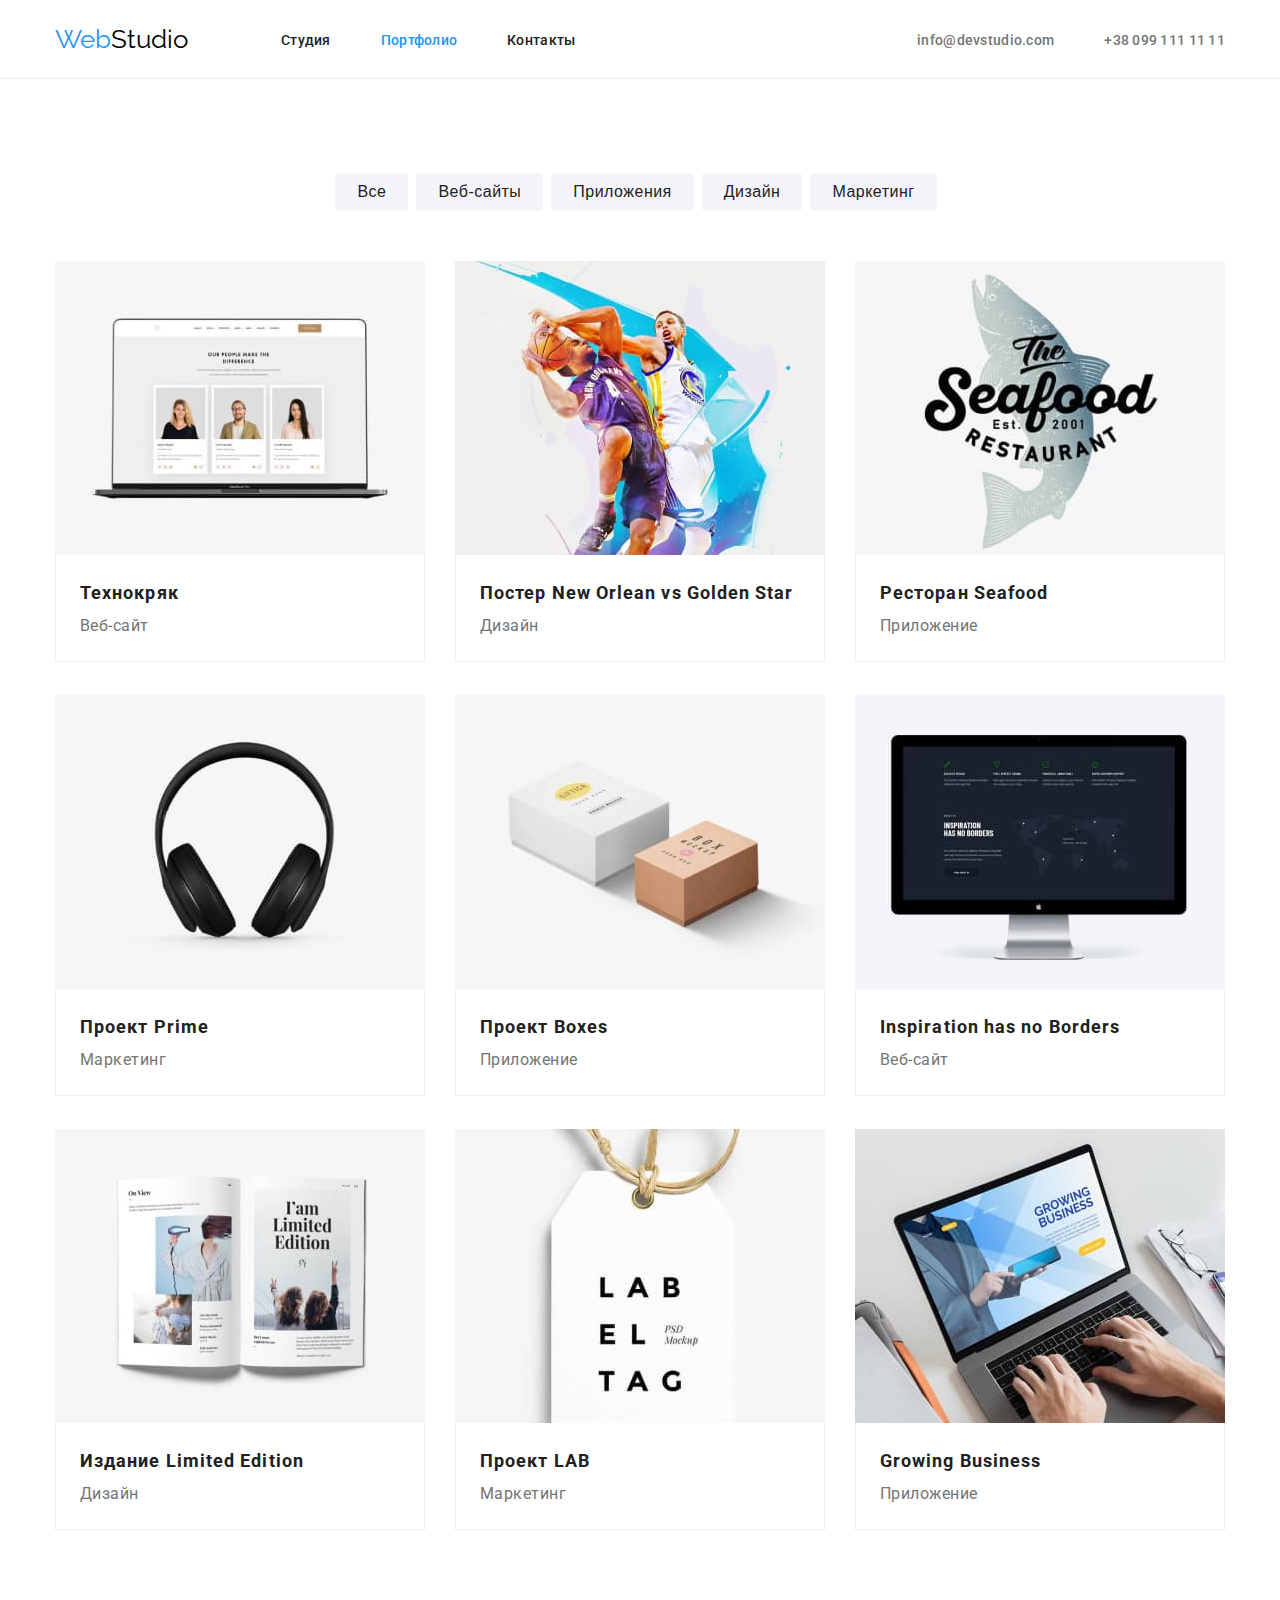
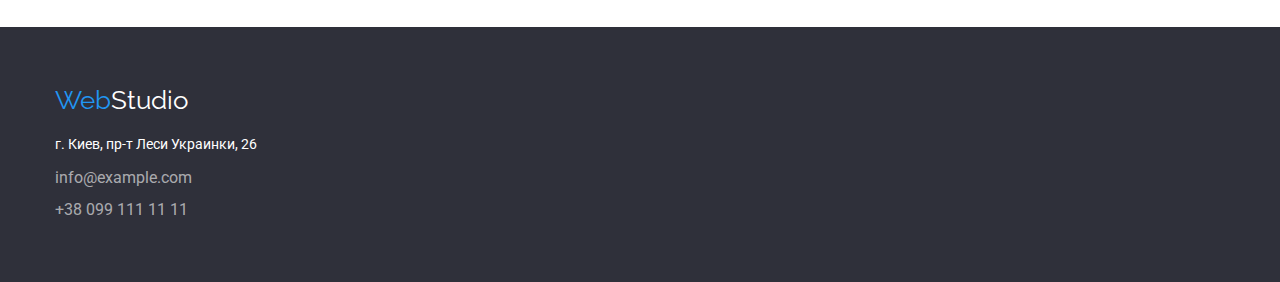
==== portfolio.html @ 1f1c03c5 "додає минулорічний код третьої домашки" ====
<!DOCTYPE html>
<html lang="ru">

<head>
    <meta charset="UTF-8">
    <meta http-equiv="X-UA-Compatible" content="IE=edge">
    <meta name="viewport" content="width=device-width, initial-scale=1.0">
    <link rel="stylesheet" href="node_modules/modern-normalize/modern-normalize.css">
    <link rel="stylesheet" href="./css/styles.css">
    <link rel="preconnect" href="https://fonts.gstatic.com">
    <link
        href="https://fonts.googleapis.com/css2?family=Raleway:wght@700&family=Roboto:wght@400;500;700;900&display=swap"
        rel="stylesheet">
    <title>Портфолио</title>
</head>

<body>
    <!--header container-->
    <header class="header">
        <div class="container nav">
            <nav class="nav-container">
                <a class="logo" href="index.html"><span class="logo-brand">Web</span>Studio</a>
                <ul class="nav-panel">
                    <li class="nav-item">
                        <a class="nav-link" href="./index.html">Студия</a>
                    </li>
                    <li class="nav-item">
                        <a class="nav-link" id="current" href="./portfolio.html">Портфолио</a>
                    </li>
                    <li class="nav-item">
                        <a class="nav-link" href="#footer">Контакты</a>
                    </li>
                </ul>
            </nav>
            <ul class="contacts-container">
                <li class="nav-contacts">
                    <a href="mailto:info@devstudio.com">info@devstudio.com</a>
                </li>
                <li class="nav-contacts">
                    <a href="tel:+380991111111">+38 099 111 11 11</a>
                </li>
            </ul>
        </div>
    </header>
    <main>
        <!-- Portfolio Section -->
        <div class="container">
            <section class="section portfolio">
                <h1 class="hidden">
                    .
                </h1>
                <ul class="btn-filter">
                    <li class="button-list">
                        <button class="button">
                            Все
                        </button>
                    </li>
                    <li class="button-list">
                        <button class="button">
                            Веб-сайты
                        </button>
                    </li>
                    <li class="button-list">
                        <button class="button">
                            Приложения
                        </button>
                    </li>
                    <li class="button-list">
                        <button class="button">
                            Дизайн
                        </button>
                    </li>
                    <li class="button-list">
                        <button class="button">
                            Маркетинг
                        </button>
                    </li>
                </ul>
                <ul class="products-list">
                    <li class="products">
                        <img src="./img/portfolio1.jpg" alt="Технокряк">
                        <div class="product-cont">
                            <h2 class="product-title">
                                Технокряк
                            </h2>
                            <p class="product-description">Веб-сайт</p>
                        </div>
                    </li>
                    <li class="products">
                        <img src="./img/portfolio2.jpg" alt="Постер">
                        <div class="product-cont">
                            <h2 class="product-title">
                                Постер New Orlean vs Golden Star
                            </h2>
                            <p class="product-description">Дизайн</p>
                        </div>
                    </li>
                    <li class="products">
                        <img src="./img/portfolio3.jpg" alt="Ресторан Seafood">
                        <div class="product-cont">
                            <h2 class="product-title">
                                Ресторан Seafood
                            </h2>
                            <p class="product-description">Приложение</p>
                        </div>
                    </li>
                    <li class="products">
                        <img src="./img/portfolio4.jpg" alt="Проект Prime">
                        <div class="product-cont">
                            <h2 class="product-title">
                                Проект Prime
                            </h2>
                            <p class="product-description">Маркетинг</p>
                        </div>
                    </li>
                    <li class="products">
                        <img src="./img/portfolio5.jpg" alt="Проект Boxes">
                        <div class="product-cont">
                            <h2 class="product-title">
                                Проект Boxes
                            </h2>
                            <p class="product-description">Приложение</p>
                        </div>
                    </li>
                    <li class="products">
                        <img src="./img/portfolio6.jpg" alt="Inspiration">
                        <div class="product-cont">
                            <h2 class="product-title">
                                Inspiration has no Borders
                            </h2>
                            <p class="product-description">Веб-сайт</p>
                        </div>
                    </li>
                    <li class="products">
                        <img src="./img/portfolio7.jpg" alt="Издание Limited Edition">
                        <div class="product-cont">
                            <h2 class="product-title">
                                Издание Limited Edition
                            </h2>
                            <p class="product-description">Дизайн</p>
                        </div>
                    </li>
                    <li class="products">
                        <img src="./img/portfolio8.jpg" alt="Проект LAB">
                        <div class="product-cont">
                            <h2 class="product-title">
                                Проект LAB
                            </h2>
                            <p class="product-description">Маркетинг</p>
                        </div>
                    </li>
                    <li class="products">
                        <img src="./img/portfolio9.jpg" alt="Growing Business">
                        <div class="product-cont">
                            <h2 class="product-title">
                                Growing Business
                            </h2>
                            <p class="product-description">Приложение</p>
                        </div>
                    </li>
                </ul>
            </section>
        </div>
    </main>
    <!-- footer container -->
    <footer id="footer">
        <div class="container footer-container">
            <a class="logo-footer" href="index.html"><span class="logo-brand">Web</span>Studio</a>
            <ul>
                <li class="footer-contacts-list">
                    <address class="address">г. Киев, пр-т Леси Украинки, 26</address>
                </li>
                <li class="footer-contacts-list">
                    <a class="nav-contacts" href="mailto:info@example.com">info@example.com</a>
                </li>
                <li class="footer-contacts-list">
                    <a class="nav-contacts" href="tel:+380991111111">+38 099 111 11 11</a>
                </li>
            </ul>
        </div>
    </footer>
</body>
</html>
---- css/styles.css ----
:root {
  --background-color: #ffffff;
  --brand-color: #2196f3;
  --text-color-primary: #212121;
  --text-color-secondary: #757575;
  --text-color-adrress-op60: rgba(255, 255, 255, 0.6);
  --set-gap30: 30px;
  --set-gap94: 94px;
  font-family: 'Roboto', sans-serif;
}

* {
  box-sizing: border-box;
}

*::before,
::after {
  box-sizing: inherit;
}

a {
  text-decoration: none;
}

ul {
  list-style: none;
  padding: 0;
  margin: 0;
}

h1,
h2,
h3,
body,
p {
  margin: 0;
}

.hidden {
  display: none;
}

.section-title {
  margin-top: 0;
  margin-bottom: 50px;
}

.container {
  max-width: 1200px;
  padding-left: 15px;
  padding-right: 15px;
  margin-top: 0;
  margin-left: auto;
  margin-right: auto;
}

.nav,
.nav-container,
.main-banner,
.nav-panel {
  display: flex;
  align-items: center;
}

.header {
  padding-top: 24px;
  padding-bottom: 24px;
  border-bottom: 1px solid #ececec;
}

.logo {
  color: #000000;
  margin-right: 93px;
  margin-top: 0;
  margin-bottom: 0;
  font-family: 'Raleway', sans-serif;
  font-size: 26px;
}

.logo-brand {
  color: var(--brand-color);
}

#current {
  color: var(--brand-color);
}

.nav-link {
  display: inline-block;
  color: var(--text-color-primary);
  font-weight: 500;
  font-size: 14px;
  line-height: 1;
  letter-spacing: 0.02em;

  /* padding-top: 32px;
  padding-bottom: 32px; */
}

.nav-item {
  margin-right: 50px;
}

.nav-item:last-child {
  margin-right: 0;
}

.nav-panel a:hover,
.nav-panel a:focus {
  color: var(--brand-color);
}

.contacts-container {
  display: flex;
  margin-left: auto;
}

.nav-contacts {
  margin-right: 50px;
}

.nav-contacts:last-child {
  margin-right: 0;
}

.nav-contacts a {
  color: var(--text-color-secondary);
  text-decoration: none;
  font-weight: 500;
  font-size: 14px;
  line-height: 16px;
  letter-spacing: 0.02em;
}

.nav-contacts a:hover,
.nav-contacts a:focus {
  color: var(--brand-color);
}

.main-banner {
  background-color: #2f303a;
  padding-top: 200px;
  padding-bottom: 200px;
}

.banner {
  display: flex;
  flex-wrap: wrap;
  flex-direction: column;
  align-items: center;
}

.banner-slogan {
  color: var(--background-color);
  font-weight: 900;
  text-transform: uppercase;
  font-size: 44px;
  line-height: 1.16;
  letter-spacing: 0.06em;
  text-align: center;
  margin-bottom: 30px;
}

.btn {
  background-color: var(--brand-color);
  color: var(--background-color);
  font-weight: 700;
  font-size: 16px;
  line-height: 1.6;
  box-shadow: 0px 4px 4px rgba(0, 0, 0, 0.15);
  border-radius: 4px;
  padding: 10px 32px;
  display: inline-block;
}

.btn:hover {
  background-color: #ffffff;
  color: var(--text-color-primary);
}

.section {
  padding-top: var(--set-gap94);
}

.preferences,
.whatwedo-container,
.team-list {
  display: flex;
  justify-content: space-between;
}

.preferences-list {
  width: calc(100% / 4 - var(--set-gap30));
  margin-right: var(--set-gap30);
}

.preferences-list:last-child {
  margin-right: 0;
}

.preferences h3 {
  margin-bottom: 10px;
  color: var(--text-color-primary);
  font-weight: 700;
  font-size: 14px;
  line-height: 1;
}

.preferences p {
  color: var(--text-color-secondary);
  font-weight: 400;
  font-size: 14px;
  line-height: 1.46;
}

.whatwedo,
.team,
.portfolio {
  padding-bottom: var(--set-gap94);
}

.whatwedo h2 {
  color: var(--text-color-primary);
  font-weight: 700;
  font-size: 36px;
  line-height: 1;
  text-align: center;
}

.whatwedopic {
  display: block;
  width: calc(100% / 3 - var(--set-gap30));
  margin-right: var(--set-gap30);
}

.whatwedopic:last-child {
  margin-right: 0;
}

.team {
  background-color: #f5f4fa;
}

.team-card {
  background-color: var(--background-color);
  width: 270px;
  height: 368px;
  box-shadow: 0px 1px 3px rgba(0, 0, 0, 0.12), 0px 1px 1px rgba(0, 0, 0, 0.14),
    0px 2px 1px rgba(0, 0, 0, 0.2);
  border-radius: 0px 0px 4px 4px;
}

.team h2 {
  color: var(--text-color-primary);
  font-weight: 700;
  font-size: 36px;
  line-height: 1;
  text-align: center;
}

.team h4 {
  color: var(--text-color-primary);
  font-weight: 500;
  font-size: 16px;
  line-height: 1;
  text-align: center;
}

.team p {
  color: var(--text-color-secondary);
  font-weight: 400;
  font-size: 16px;
  line-height: 1;
  text-align: center;
}

#footer {
  background-color: #2f303a;
}

#footer .nav-contacts {
  font-weight: 400;
  color: var(--text-color-adrress-op60);
  line-height: 1.46;
}

.footer-contacts-list {
  display: block;
  margin-bottom: 9px;
}

.footer-contacts-list:last-child {
  margin-bottom: 0;
}

#footer .nav-contacts:hover,
#footer .nav-contacts:focus {
  color: var(--brand-color);
}

.footer-container {
  padding-top: 60px;
  padding-bottom: 60px;
}

.logo-footer {
  color: var(--background-color);
  font-family: 'Raleway', sans-serif;
  font-size: 26px;
  line-height: 1;
  display: block;
  margin-bottom: 20px;
}

.logo-footer > .logo-brand {
  color: var(--brand-color);
}

.address {
  font-style: normal;
  font-size: 14px;
  line-height: 1.71;
  font-weight: 400;
  color: var(--background-color);
  margin-bottom: 9px;
}

.btn-filter {
  display: flex;
  justify-content: center;
  margin-bottom: 50px;
}

.button {
  background-color: #f5f4fa;
  color: var(--text-color-primary);
  width: fit-content;
  padding: 6px 22px;
  border-radius: 4px;
  margin-right: 8px;
  border: none;
  font-size: 16px;
  line-height: 1.62;
  letter-spacing: 0.03em;
}

.button-list:last-child {
  margin-right: 0;
}

.button:hover,
.button:focus {
  background-color: var(--brand-color);
  color: var(--background-color);
  box-shadow: 0px 3px 1px rgba(0, 0, 0, 0.1), 0px 1px 2px rgba(0, 0, 0, 0.08),
    0px 2px 2px rgba(0, 0, 0, 0.12);
}

.products-list {
  display: flex;
  flex-wrap: wrap;
  justify-content: center;
  margin: -15px;
}

.products {
  width: 370px;
  height: 404px;
  background-color: var(--background-color);
  margin: 15px;
}

.products img {
  display: block;
}

.product-cont {
  border-left: 1px solid #eeeeee;
  border-right: 1px solid #eeeeee;
  border-bottom: 1px solid #eeeeee;
  padding: 20px 24px;
}

.product-title {
  font-weight: 700;
  font-size: 18px;
  line-height: 2;
  color: var(--text-color-primary);
  text-align: left;
  letter-spacing: 0.06em;
}

.product-description {
  font-weight: 400;
  font-size: 16px;
  line-height: 1.87;
  color: var(--text-color-secondary);
  text-align: left;
  letter-spacing: 0.03em;
}
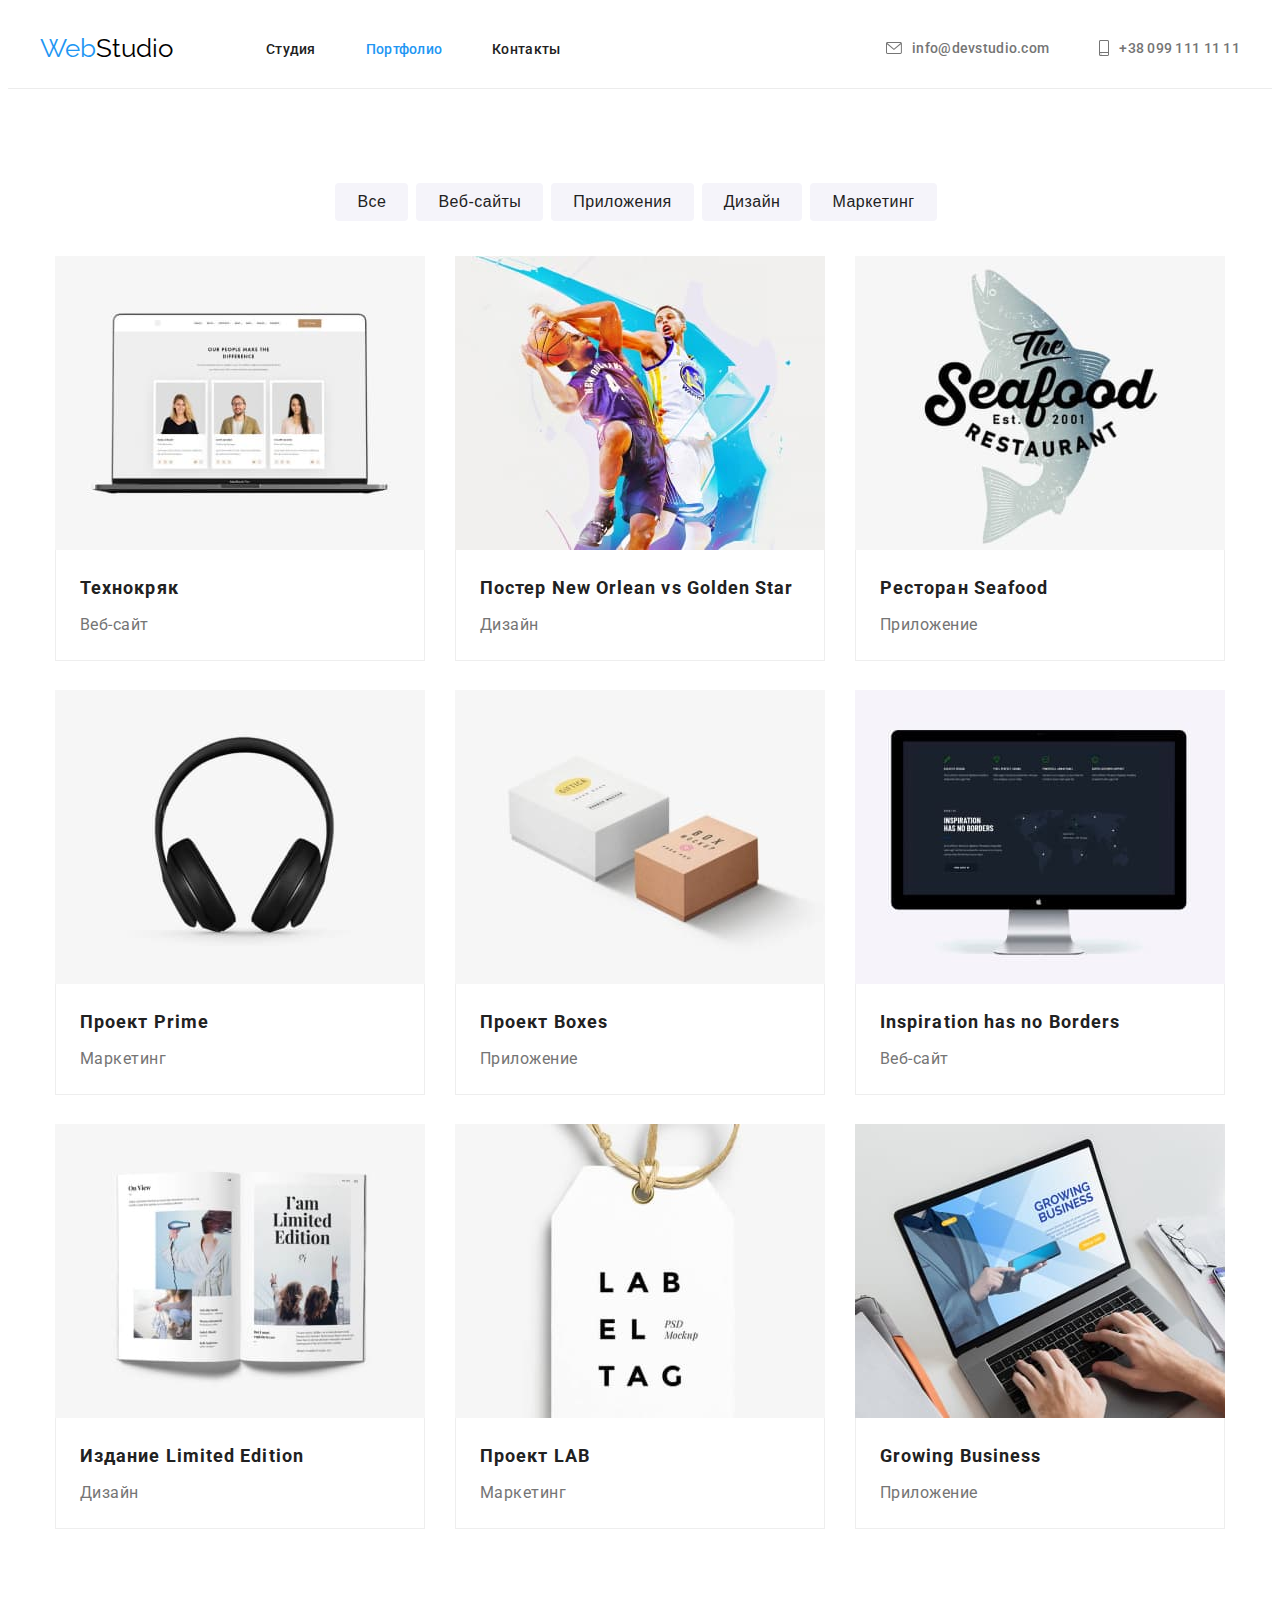
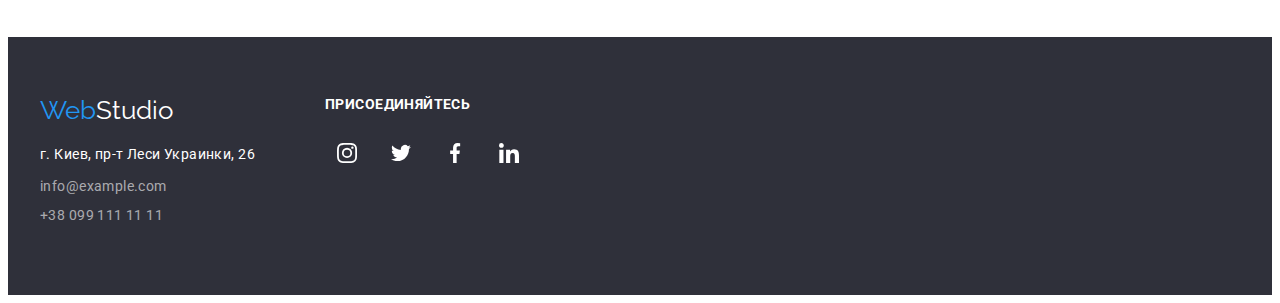
==== commit 9d5079d3: "копіює 4 дз минулого року" ====
--- a/portfolio.html
+++ b/portfolio.html
@@ -1,6 +1,5 @@
 <!DOCTYPE html>
 <html lang="ru">
-
 <head>
     <meta charset="UTF-8">
     <meta http-equiv="X-UA-Compatible" content="IE=edge">
@@ -8,77 +7,81 @@
     <link rel="stylesheet" href="node_modules/modern-normalize/modern-normalize.css">
     <link rel="stylesheet" href="./css/styles.css">
     <link rel="preconnect" href="https://fonts.gstatic.com">
-    <link
-        href="https://fonts.googleapis.com/css2?family=Raleway:wght@700&family=Roboto:wght@400;500;700;900&display=swap"
-        rel="stylesheet">
+    <link href="https://fonts.googleapis.com/css2?family=Raleway:wght@700&family=Roboto:wght@400;500;700;900&display=swap" rel="stylesheet">
     <title>Портфолио</title>
 </head>
-
-<body>
+<body class="wrapper">
     <!--header container-->
     <header class="header">
         <div class="container nav">
             <nav class="nav-container">
                 <a class="logo" href="index.html"><span class="logo-brand">Web</span>Studio</a>
-                <ul class="nav-panel">
-                    <li class="nav-item">
-                        <a class="nav-link" href="./index.html">Студия</a>
-                    </li>
-                    <li class="nav-item">
-                        <a class="nav-link" id="current" href="./portfolio.html">Портфолио</a>
-                    </li>
-                    <li class="nav-item">
-                        <a class="nav-link" href="#footer">Контакты</a>
-                    </li>
-                </ul>
+                    <ul class="nav-panel">
+                        <li class="nav-item">
+                            <a class="nav-link" href="./index.html">Студия</a>
+                        </li>
+                        <li class="nav-item">
+                            <a class="nav-link active" href="./portfolio.html">Портфолио</a>
+                        </li>
+                        <li class="nav-item">
+                            <a class="nav-link" href="#footer">Контакты</a>
+                        </li>
+                    </ul>
             </nav>
             <ul class="contacts-container">
                 <li class="nav-contacts">
-                    <a href="mailto:info@devstudio.com">info@devstudio.com</a>
+                    <a href="mailto:info@devstudio.com">
+                        <svg class="icon-contacts" width="16px" height="12px">
+                            <use href="./img/icons/icons.svg#icon-envelope"></use>
+                        </svg>
+                    info@devstudio.com</a>
                 </li>
                 <li class="nav-contacts">
-                    <a href="tel:+380991111111">+38 099 111 11 11</a>
+                    <a href="tel:+380991111111">
+                        <svg class="icon-contacts" width="10px" height="16px">
+                            <use href="./img/icons/icons.svg#icon-smartphone"></use>
+                        </svg>
+                    +38 099 111 11 11</a>
                 </li>
             </ul>
         </div>
     </header>
     <main>
-        <!-- Portfolio Section -->
-        <div class="container">
-            <section class="section portfolio">
+        <section class="section portfolio">
+            <div class="container">
                 <h1 class="hidden">
                     .
                 </h1>
                 <ul class="btn-filter">
-                    <li class="button-list">
-                        <button class="button">
+                    <li class="button">
+                        <button type="button" class="radio-btn">
                             Все
                         </button>
                     </li>
-                    <li class="button-list">
-                        <button class="button">
+                    <li class="button">
+                        <button type="button" class="radio-btn">
                             Веб-сайты
                         </button>
                     </li>
-                    <li class="button-list">
-                        <button class="button">
-                            Приложения
-                        </button>
-                    </li>
-                    <li class="button-list">
-                        <button class="button">
-                            Дизайн
-                        </button>
-                    </li>
-                    <li class="button-list">
-                        <button class="button">
-                            Маркетинг
+                    <li class="button">
+                        <button type="button" class="radio-btn">
+                        Приложения
+                        </button>
+                    </li>
+                    <li class="button">
+                        <button type="button" class="radio-btn">
+                        Дизайн
+                        </button>
+                    </li>
+                    <li class="button">
+                        <button type="button" class="radio-btn">
+                        Маркетинг
                         </button>
                     </li>
                 </ul>
                 <ul class="products-list">
                     <li class="products">
-                        <img src="./img/portfolio1.jpg" alt="Технокряк">
+                        <img src="./img/portfolio1.jpg" width="370" alt="Технокряк">
                         <div class="product-cont">
                             <h2 class="product-title">
                                 Технокряк
@@ -87,16 +90,16 @@
                         </div>
                     </li>
                     <li class="products">
-                        <img src="./img/portfolio2.jpg" alt="Постер">
-                        <div class="product-cont">
-                            <h2 class="product-title">
-                                Постер New Orlean vs Golden Star
+                        <img src="./img/portfolio2.jpg" width="370" alt="Постер">
+                        <div class="product-cont">
+                            <h2 class="product-title">
+                                    Постер New Orlean vs Golden Star
                             </h2>
                             <p class="product-description">Дизайн</p>
                         </div>
                     </li>
                     <li class="products">
-                        <img src="./img/portfolio3.jpg" alt="Ресторан Seafood">
+                        <img src="./img/portfolio3.jpg" width="370" alt="Ресторан Seafood">
                         <div class="product-cont">
                             <h2 class="product-title">
                                 Ресторан Seafood
@@ -105,7 +108,7 @@
                         </div>
                     </li>
                     <li class="products">
-                        <img src="./img/portfolio4.jpg" alt="Проект Prime">
+                        <img src="./img/portfolio4.jpg" width="370" alt="Проект Prime">
                         <div class="product-cont">
                             <h2 class="product-title">
                                 Проект Prime
@@ -114,7 +117,7 @@
                         </div>
                     </li>
                     <li class="products">
-                        <img src="./img/portfolio5.jpg" alt="Проект Boxes">
+                        <img src="./img/portfolio5.jpg" width="370" alt="Проект Boxes">
                         <div class="product-cont">
                             <h2 class="product-title">
                                 Проект Boxes
@@ -123,7 +126,7 @@
                         </div>
                     </li>
                     <li class="products">
-                        <img src="./img/portfolio6.jpg" alt="Inspiration">
+                        <img src="./img/portfolio6.jpg" width="370" alt="Inspiration">
                         <div class="product-cont">
                             <h2 class="product-title">
                                 Inspiration has no Borders
@@ -132,7 +135,7 @@
                         </div>
                     </li>
                     <li class="products">
-                        <img src="./img/portfolio7.jpg" alt="Издание Limited Edition">
+                        <img src="./img/portfolio7.jpg" width="370" alt="Издание Limited Edition">
                         <div class="product-cont">
                             <h2 class="product-title">
                                 Издание Limited Edition
@@ -141,7 +144,7 @@
                         </div>
                     </li>
                     <li class="products">
-                        <img src="./img/portfolio8.jpg" alt="Проект LAB">
+                        <img src="./img/portfolio8.jpg" width="370" alt="Проект LAB">
                         <div class="product-cont">
                             <h2 class="product-title">
                                 Проект LAB
@@ -150,7 +153,7 @@
                         </div>
                     </li>
                     <li class="products">
-                        <img src="./img/portfolio9.jpg" alt="Growing Business">
+                        <img src="./img/portfolio9.jpg" width="370" alt="Growing Business">
                         <div class="product-cont">
                             <h2 class="product-title">
                                 Growing Business
@@ -159,24 +162,59 @@
                         </div>
                     </li>
                 </ul>
-            </section>
-        </div>
+            </div>
+        </section>
     </main>
     <!-- footer container -->
     <footer id="footer">
         <div class="container footer-container">
-            <a class="logo-footer" href="index.html"><span class="logo-brand">Web</span>Studio</a>
-            <ul>
-                <li class="footer-contacts-list">
-                    <address class="address">г. Киев, пр-т Леси Украинки, 26</address>
-                </li>
-                <li class="footer-contacts-list">
-                    <a class="nav-contacts" href="mailto:info@example.com">info@example.com</a>
-                </li>
-                <li class="footer-contacts-list">
-                    <a class="nav-contacts" href="tel:+380991111111">+38 099 111 11 11</a>
-                </li>
-            </ul>
+            <div class="footer-left-column">
+                <a class="logo-footer" href="index.html"><span class="logo-brand">Web</span>Studio</a>
+                <ul>
+                    <li class="footer-contacts-list">
+                        <address class="address">г. Киев, пр-т Леси Украинки, 26</address>
+                    </li>
+                    <li class="footer-contacts-list">
+                        <a class="nav-contacts" href="mailto:info@example.com">info@example.com</a>
+                    </li>
+                    <li class="footer-contacts-list">
+                        <a class="nav-contacts" href="tel:+380991111111">+38 099 111 11 11</a>
+                    </li>
+                </ul>
+            </div>
+            <div class="footer-right-column">
+                <strong class="footer-join">присоединяйтесь</strong>
+                <ul class="footer-sb-list">
+                    <li class="sb-li">
+                        <a class="sb-link" href="#">
+                            <svg class="sb-icon" width="20px" height="20px">
+                                <use href="./img/icons/icons.svg#icon-instagram"></use>
+                            </svg>
+                        </a>
+                    </li>
+                    <li class="sb-li">
+                        <a class="sb-link" href="#">
+                            <svg class="sb-icon" width="20px" height="20px">
+                                <use href="./img/icons/icons.svg#icon-twitter"></use>
+                            </svg>
+                        </a>
+                    </li>
+                    <li class="sb-li">
+                        <a class="sb-link" href="#">
+                            <svg class="sb-icon" width="20px" height="20px">
+                                <use href="./img/icons/icons.svg#icon-facebook"></use>
+                            </svg>
+                        </a>
+                    </li>      
+                    <li class="sb-li">
+                        <a class="sb-link" href="#">
+                            <svg class="sb-icon" width="20px" height="20px">
+                                <use href="./img/icons/icons.svg#icon-linkedin"></use>
+                            </svg>
+                        </a>
+                    </li>                    
+                </ul>
+            </div>
         </div>
     </footer>
 </body>
--- a/css/styles.css
+++ b/css/styles.css
@@ -31,7 +31,7 @@
 h1,
 h2,
 h3,
-body,
+h4,
 p {
   margin: 0;
 }
@@ -45,8 +45,17 @@
   margin-bottom: 50px;
 }
 
+button {
+  cursor: pointer;
+  border: none;
+}
+
+.wrapper {
+  max-width: 1600px;
+}
+
 .container {
-  max-width: 1200px;
+  max-width: 1230px;
   padding-left: 15px;
   padding-right: 15px;
   margin-top: 0;
@@ -63,9 +72,12 @@
 }
 
 .header {
-  padding-top: 24px;
-  padding-bottom: 24px;
   border-bottom: 1px solid #ececec;
+}
+
+.nav {
+  justify-content: space-between;
+  min-height: 80px;
 }
 
 .logo {
@@ -81,7 +93,7 @@
   color: var(--brand-color);
 }
 
-#current {
+.nav-link.active {
   color: var(--brand-color);
 }
 
@@ -110,17 +122,25 @@
   color: var(--brand-color);
 }
 
-.contacts-container {
-  display: flex;
-  margin-left: auto;
+.contacts-container,
+.nav-contacts {
+  display: flex;
 }
 
 .nav-contacts {
   margin-right: 50px;
+  align-items: center;
+  margin-bottom: 0;
 }
 
 .nav-contacts:last-child {
   margin-right: 0;
+}
+
+.icon-contacts {
+  fill: currentColor;
+  margin-right: 10px;
+  display: flex;
 }
 
 .nav-contacts a {
@@ -128,8 +148,10 @@
   text-decoration: none;
   font-weight: 500;
   font-size: 14px;
-  line-height: 16px;
+  line-height: 1;
   letter-spacing: 0.02em;
+  display: inline-flex;
+  align-items: center;
 }
 
 .nav-contacts a:hover,
@@ -139,8 +161,7 @@
 
 .main-banner {
   background-color: #2f303a;
-  padding-top: 200px;
-  padding-bottom: 200px;
+  min-height: 600px;
 }
 
 .banner {
@@ -148,6 +169,21 @@
   flex-wrap: wrap;
   flex-direction: column;
   align-items: center;
+}
+
+.overlay {
+  max-width: 1600px;
+  margin-left: auto;
+  margin-right: auto;
+  background-color: #2c2c2c;
+  background-image: linear-gradient(
+    to bottom,
+    rgba(47, 48, 58, 0.4),
+    rgba(47, 48, 58, 0.4)
+  ), url(../img/bg-image.jpg);
+  background-position: center;
+  background-repeat: no-repeat;
+  background-size: cover;
 }
 
 .banner-slogan {
@@ -167,6 +203,7 @@
   font-weight: 700;
   font-size: 16px;
   line-height: 1.6;
+  letter-spacing: 0.06em;
   box-shadow: 0px 4px 4px rgba(0, 0, 0, 0.15);
   border-radius: 4px;
   padding: 10px 32px;
@@ -183,8 +220,9 @@
 }
 
 .preferences,
-.whatwedo-container,
-.team-list {
+.whatwedo-list,
+.team-list,
+.client-set {
   display: flex;
   justify-content: space-between;
 }
@@ -198,12 +236,24 @@
   margin-right: 0;
 }
 
+.preferences-icon-container {
+  background-color: #f5f4fa;
+  height: 120px;
+  margin-bottom: var(--set-gap30);
+  display: flex;
+  justify-content: center;
+  align-items: center;
+  color: var(--text-color-primary);
+}
+
 .preferences h3 {
   margin-bottom: 10px;
   color: var(--text-color-primary);
   font-weight: 700;
   font-size: 14px;
   line-height: 1;
+  letter-spacing: 0.03em;
+  text-transform: uppercase;
 }
 
 .preferences p {
@@ -211,19 +261,24 @@
   font-weight: 400;
   font-size: 14px;
   line-height: 1.46;
+  letter-spacing: 0.03em;
 }
 
 .whatwedo,
 .team,
+.clients,
 .portfolio {
   padding-bottom: var(--set-gap94);
 }
 
-.whatwedo h2 {
+.whatwedo h2,
+.team h2,
+.clients h2 {
   color: var(--text-color-primary);
   font-weight: 700;
   font-size: 36px;
   line-height: 1;
+  letter-spacing: 0.03em;
   text-align: center;
 }
 
@@ -244,34 +299,106 @@
 .team-card {
   background-color: var(--background-color);
   width: 270px;
-  height: 368px;
   box-shadow: 0px 1px 3px rgba(0, 0, 0, 0.12), 0px 1px 1px rgba(0, 0, 0, 0.14),
     0px 2px 1px rgba(0, 0, 0, 0.2);
   border-radius: 0px 0px 4px 4px;
 }
 
-.team h2 {
-  color: var(--text-color-primary);
-  font-weight: 700;
-  font-size: 36px;
-  line-height: 1;
-  text-align: center;
-}
-
-.team h4 {
-  color: var(--text-color-primary);
-  font-weight: 500;
+.team-descr {
+  padding-top: 30px;
+  padding-bottom: 30px;
+  padding-left: 32px;
+  padding-right: 32px;
+}
+
+.team-sl-list {
+  display: flex;
+  justify-content: center;
+  align-items: center;
+}
+
+.team-link {
+  display: flex;
+  align-items: center;
+  justify-content: center;
+  height: 44px;
+  width: 44px;
+  border-radius: 50%;
+  margin-right: 10px;
+}
+
+.team-link:last-child {
+  margin-right: 0;
+}
+
+.team-link:hover,
+.team-link:focus {
+  background-color: var(--brand-color);
+}
+
+.team-icons {
+  margin-right: 10px;
+}
+
+.team-link-icon {
+  fill: #afb1b8;
+}
+
+.team-icons:hover .team-link-icon {
+  fill: var(--background-color);
+}
+
+.team h4,
+.team p {
   font-size: 16px;
   line-height: 1;
+  letter-spacing: 0.03em;
   text-align: center;
+} 
+
+.team h4 {
+  color: var(--text-color-primary);
+  margin-top: 0;
+  margin-bottom: 10px;
+  font-weight: 500;
 }
 
 .team p {
   color: var(--text-color-secondary);
   font-weight: 400;
-  font-size: 16px;
-  line-height: 1;
-  text-align: center;
+  margin-bottom: 16px;
+}
+
+.client-list {
+  display: block;
+  margin-right: var(--set-gap30);
+}
+
+.client-list:last-child {
+  margin-right: 0;
+}
+
+.client-container {
+  max-height: 90px;
+  width: 170px;
+  border: 1px solid #afb1b8;
+  border-radius: 4px;
+  display: flex;
+  justify-content: center;
+  align-items: center;
+  color: #afb1b8;
+}
+
+.client-container:hover,
+.client-container:focus {
+  color: var(--brand-color);
+  border: 1px solid var(--brand-color);
+}
+
+.client-icon {
+  fill: currentColor;
+  display: block;
+  max-width: 30%;
 }
 
 #footer {
@@ -281,16 +408,9 @@
 #footer .nav-contacts {
   font-weight: 400;
   color: var(--text-color-adrress-op60);
+  font-size: 14px;
   line-height: 1.46;
-}
-
-.footer-contacts-list {
-  display: block;
-  margin-bottom: 9px;
-}
-
-.footer-contacts-list:last-child {
-  margin-bottom: 0;
+  letter-spacing: 0.03em;
 }
 
 #footer .nav-contacts:hover,
@@ -301,14 +421,15 @@
 .footer-container {
   padding-top: 60px;
   padding-bottom: 60px;
+  display: flex;
 }
 
 .logo-footer {
+  display: inline-flex;
   color: var(--background-color);
   font-family: 'Raleway', sans-serif;
   font-size: 26px;
   line-height: 1;
-  display: block;
   margin-bottom: 20px;
 }
 
@@ -316,13 +437,74 @@
   color: var(--brand-color);
 }
 
+.footer-contacts-list {
+  display: block;
+  margin-bottom: 9px;
+}
+
 .address {
   font-style: normal;
+  font-weight: 400;
   font-size: 14px;
   line-height: 1.71;
-  font-weight: 400;
+  letter-spacing: 0.03em;  
   color: var(--background-color);
-  margin-bottom: 9px;
+}
+
+.footer-left-column {
+  margin-right: 70px;
+}
+
+.footer-right-column {
+  display: inline-block;
+  flex-wrap: wrap;
+}
+
+.footer-join {
+  display: block;
+  font-style: normal;
+  font-weight: bold;
+  font-size: 14px;
+  line-height: 100%;
+  letter-spacing: 0.03em;
+  text-transform: uppercase;
+  color: #ffffff;
+  margin-bottom: 20px;
+  height: auto;
+}
+
+.footer-sb-list {
+  display: flex;
+  justify-content: left;
+  align-items: center;
+}
+
+.sb-link {
+  display: flex;
+  align-items: center;
+  justify-content: center;
+  height: 44px;
+  width: 44px;
+  border-radius: 50%;
+  margin-right: 10px;
+  color: #ffffff;
+}
+
+.sb-link:last-child {
+  margin-right: 0;
+}
+
+.sb-link:hover,
+.sb-link:focus {
+  background-color: var(--brand-color);
+}
+
+.sb-li {
+  margin-right: 10px;
+}
+
+.sb-icon {
+  fill: currentColor;
 }
 
 .btn-filter {
@@ -332,42 +514,57 @@
 }
 
 .button {
+  margin-right: 8px;
+}
+
+.radio-btn {
   background-color: #f5f4fa;
   color: var(--text-color-primary);
   width: fit-content;
   padding: 6px 22px;
   border-radius: 4px;
-  margin-right: 8px;
-  border: none;
+  font-weight: 500;
   font-size: 16px;
-  line-height: 1.62;
-  letter-spacing: 0.03em;
-}
-
-.button-list:last-child {
-  margin-right: 0;
-}
-
-.button:hover,
-.button:focus {
+  line-height: 162%;
+  text-align: center;
+  letter-spacing: 0.03em;
+}
+
+.radio-btn:last-child {
+  margin-right: 0;
+}
+
+.radio-btn:hover,
+.radio-btn:focus {
   background-color: var(--brand-color);
   color: var(--background-color);
   box-shadow: 0px 3px 1px rgba(0, 0, 0, 0.1), 0px 1px 2px rgba(0, 0, 0, 0.08),
     0px 2px 2px rgba(0, 0, 0, 0.12);
+  cursor: pointer;
 }
 
 .products-list {
   display: flex;
   flex-wrap: wrap;
   justify-content: center;
-  margin: -15px;
+  margin-top: -15px;
+  margin-left: -15px;
+  margin-right: -15px;
+  margin-bottom: 15px;
 }
 
 .products {
+  display: block;
   width: 370px;
   height: 404px;
   background-color: var(--background-color);
   margin: 15px;
+}
+
+.products:hover,
+.products:focus {
+  box-shadow: 0px 1px 1px rgba(0, 0, 0, 0.12), 0px 4px 4px rgba(0, 0, 0, 0.06),
+    1px 4px 6px rgba(0, 0, 0, 0.16);
 }
 
 .products img {
@@ -381,6 +578,14 @@
   padding: 20px 24px;
 }
 
+.products:nth-child(-n + 3) {
+  margin-top: 0;
+}
+
+.products:nth-last-child(-n + 3) {
+  margin-bottom: 0;
+}
+
 .product-title {
   font-weight: 700;
   font-size: 18px;
@@ -388,6 +593,7 @@
   color: var(--text-color-primary);
   text-align: left;
   letter-spacing: 0.06em;
+  margin-bottom: 4px;
 }
 
 .product-description {
@@ -397,4 +603,4 @@
   color: var(--text-color-secondary);
   text-align: left;
   letter-spacing: 0.03em;
-}
+}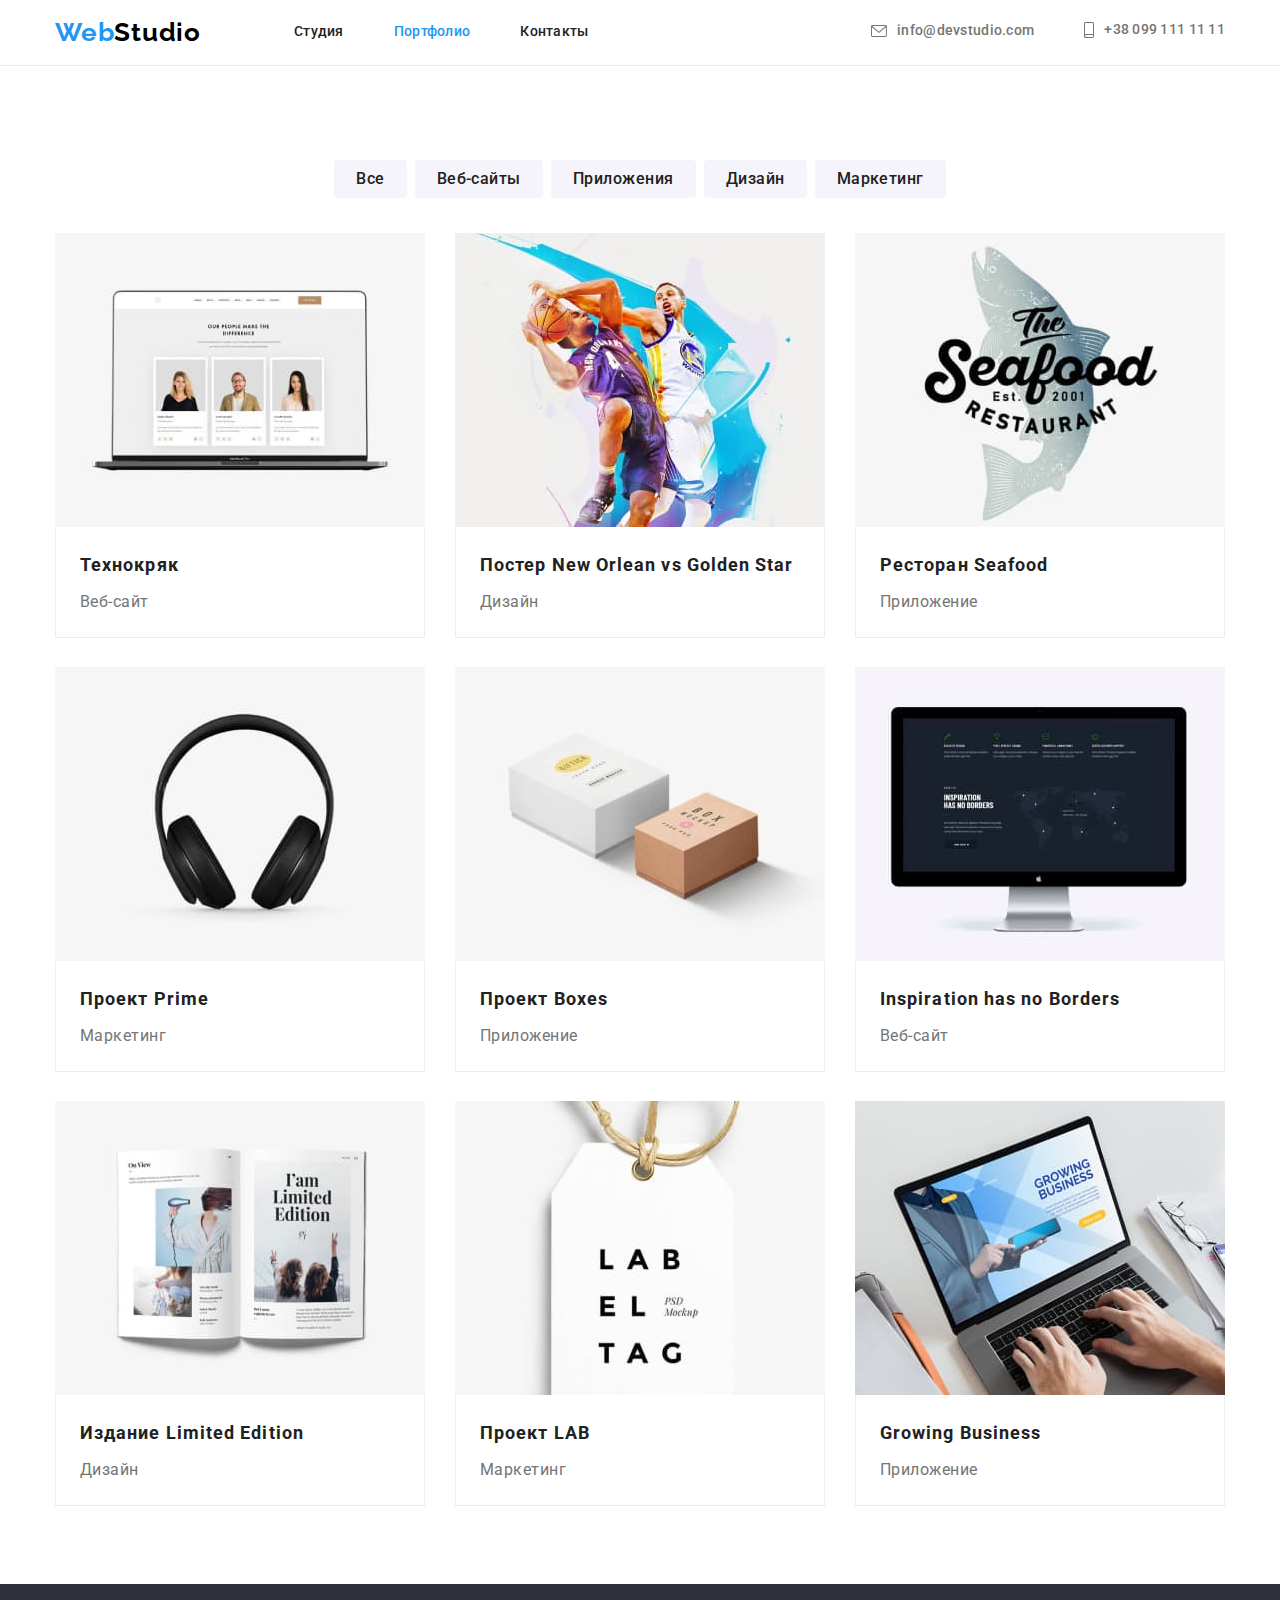
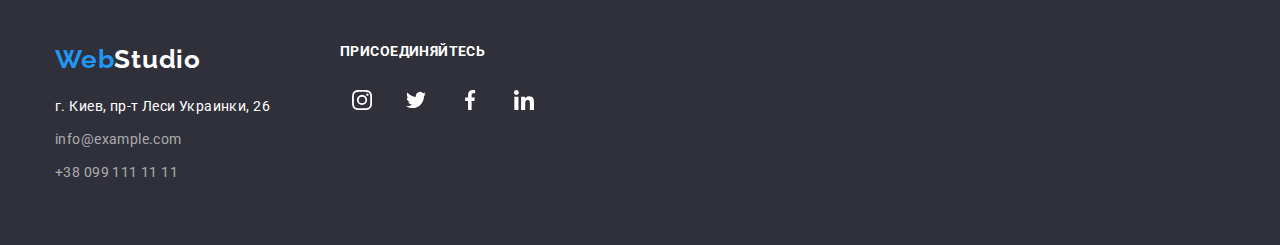
==== commit 80b39a0a: "копіює 4 дз" ====
--- a/portfolio.html
+++ b/portfolio.html
@@ -4,84 +4,79 @@
     <meta charset="UTF-8">
     <meta http-equiv="X-UA-Compatible" content="IE=edge">
     <meta name="viewport" content="width=device-width, initial-scale=1.0">
-    <link rel="stylesheet" href="node_modules/modern-normalize/modern-normalize.css">
+    <title>Портфолио</title>
+    <link rel="preconnect" href="https://fonts.gstatic.com">
+    <link href="https://fonts.googleapis.com/css2?family=Raleway:wght@700&family=Roboto:wght@400;500;700;900&display=swap"
+        rel="stylesheet">
+    <link rel="stylesheet" href="https://cdnjs.cloudflare.com/ajax/libs/modern-normalize/1.0.0/modern-normalize.min.css" />
     <link rel="stylesheet" href="./css/styles.css">
-    <link rel="preconnect" href="https://fonts.gstatic.com">
-    <link href="https://fonts.googleapis.com/css2?family=Raleway:wght@700&family=Roboto:wght@400;500;700;900&display=swap" rel="stylesheet">
-    <title>Портфолио</title>
 </head>
-<body class="wrapper">
-    <!--header container-->
+<body>
+     <!--header container-->
     <header class="header">
         <div class="container nav">
+            <a class="logo" href="/"><span class="logo-brand">Web</span>Studio</a>
             <nav class="nav-container">
-                <a class="logo" href="index.html"><span class="logo-brand">Web</span>Studio</a>
-                    <ul class="nav-panel">
-                        <li class="nav-item">
-                            <a class="nav-link" href="./index.html">Студия</a>
-                        </li>
-                        <li class="nav-item">
-                            <a class="nav-link active" href="./portfolio.html">Портфолио</a>
-                        </li>
-                        <li class="nav-item">
-                            <a class="nav-link" href="#footer">Контакты</a>
-                        </li>
-                    </ul>
+                <ul class="nav-panel">
+                    <li class="nav-item"><a class="nav-link " href="/">Студия</a></li>
+                    <li class="nav-item"><a class="nav-link active" href="./portfolio.html">Портфолио</a></li>
+                    <li class="nav-item"><a class="nav-link" href="#footer">Контакты</a></li>
+                </ul>
             </nav>
             <ul class="contacts-container">
-                <li class="nav-contacts">
-                    <a href="mailto:info@devstudio.com">
+                <li class="nav-contacts"><a href="mailto:info@devstudio.com">
                         <svg class="icon-contacts" width="16px" height="12px">
-                            <use href="./img/icons/icons.svg#icon-envelope"></use>
+                            <use href="./images/icons/icons.svg#icon-envelope"></use>
                         </svg>
-                    info@devstudio.com</a>
+                        info@devstudio.com</a>
                 </li>
-                <li class="nav-contacts">
-                    <a href="tel:+380991111111">
+                <li class="nav-contacts"><a href="tel:+380991111111">
                         <svg class="icon-contacts" width="10px" height="16px">
-                            <use href="./img/icons/icons.svg#icon-smartphone"></use>
+                            <use href="./images/icons/icons.svg#icon-smartphone"></use>
                         </svg>
-                    +38 099 111 11 11</a>
+                        +38 099 111 11 11</a>
                 </li>
             </ul>
         </div>
     </header>
     <main>
+        <!-- Portfolio Section -->
         <section class="section portfolio">
             <div class="container">
                 <h1 class="hidden">
                     .
                 </h1>
                 <ul class="btn-filter">
-                    <li class="button">
-                        <button type="button" class="radio-btn">
+                    <li class="button-list">
+                        <button type="button" class="button btn-portfolio">
                             Все
                         </button>
                     </li>
-                    <li class="button">
-                        <button type="button" class="radio-btn">
-                            Веб-сайты
-                        </button>
-                    </li>
-                    <li class="button">
-                        <button type="button" class="radio-btn">
-                        Приложения
-                        </button>
-                    </li>
-                    <li class="button">
-                        <button type="button" class="radio-btn">
-                        Дизайн
-                        </button>
-                    </li>
-                    <li class="button">
-                        <button type="button" class="radio-btn">
-                        Маркетинг
-                        </button>
-                    </li>
-                </ul>
+                    <li class="button-list">
+                        <button type="button" class="button btn-portfolio">
+                                Веб-сайты
+                            </button>
+                    </li>
+                    <li class="button-list">
+                        <button type="button" class="button btn-portfolio">
+                                Приложения
+                            </button>
+                    </li>
+                    <li class="button-list">
+                        <button type="button" class="button btn-portfolio">
+                                Дизайн
+                            </button>
+                    </li>
+                    <li class="button-list">
+                        <button type="button" class="button btn-portfolio">
+                                Маркетинг
+                            </button>
+                    </li>
+                </ul>
+
                 <ul class="products-list">
                     <li class="products">
-                        <img src="./img/portfolio1.jpg" width="370" alt="Технокряк">
+                        <img src="./images/portfolio1.jpg" width="370" alt="Технокряк" >
                         <div class="product-cont">
                             <h2 class="product-title">
                                 Технокряк
@@ -90,16 +85,16 @@
                         </div>
                     </li>
                     <li class="products">
-                        <img src="./img/portfolio2.jpg" width="370" alt="Постер">
-                        <div class="product-cont">
-                            <h2 class="product-title">
-                                    Постер New Orlean vs Golden Star
+                        <img src="./images/portfolio2.jpg" width="370" alt="Постер New Orlean vs Golden Star">
+                        <div class="product-cont">
+                            <h2 class="product-title">
+                            Постер New Orlean vs Golden Star
                             </h2>
                             <p class="product-description">Дизайн</p>
                         </div>
                     </li>
                     <li class="products">
-                        <img src="./img/portfolio3.jpg" width="370" alt="Ресторан Seafood">
+                        <img src="./images/portfolio3.jpg" width="370" alt="Ресторан Seafood">
                         <div class="product-cont">
                             <h2 class="product-title">
                                 Ресторан Seafood
@@ -108,7 +103,7 @@
                         </div>
                     </li>
                     <li class="products">
-                        <img src="./img/portfolio4.jpg" width="370" alt="Проект Prime">
+                        <img src="./images/portfolio4.jpg" width="370" alt="Проект Prime">
                         <div class="product-cont">
                             <h2 class="product-title">
                                 Проект Prime
@@ -117,7 +112,7 @@
                         </div>
                     </li>
                     <li class="products">
-                        <img src="./img/portfolio5.jpg" width="370" alt="Проект Boxes">
+                        <img src="./images/portfolio5.jpg" width="370" alt="Проект Boxes">
                         <div class="product-cont">
                             <h2 class="product-title">
                                 Проект Boxes
@@ -126,7 +121,7 @@
                         </div>
                     </li>
                     <li class="products">
-                        <img src="./img/portfolio6.jpg" width="370" alt="Inspiration">
+                        <img src="./images/portfolio6.jpg" width="370" alt="Inspiration has no Borders">
                         <div class="product-cont">
                             <h2 class="product-title">
                                 Inspiration has no Borders
@@ -135,16 +130,16 @@
                         </div>
                     </li>
                     <li class="products">
-                        <img src="./img/portfolio7.jpg" width="370" alt="Издание Limited Edition">
-                        <div class="product-cont">
-                            <h2 class="product-title">
-                                Издание Limited Edition
+                        <img src="./images/portfolio7.jpg" width="370" alt="Издание Limited Edition">
+                        <div class="product-cont">
+                            <h2 class="product-title">
+                            Издание Limited Edition
                             </h2>
                             <p class="product-description">Дизайн</p>
                         </div>
                     </li>
                     <li class="products">
-                        <img src="./img/portfolio8.jpg" width="370" alt="Проект LAB">
+                        <img src="./images/portfolio8.jpg" width="370" alt="Проект LAB">
                         <div class="product-cont">
                             <h2 class="product-title">
                                 Проект LAB
@@ -153,7 +148,7 @@
                         </div>
                     </li>
                     <li class="products">
-                        <img src="./img/portfolio9.jpg" width="370" alt="Growing Business">
+                        <img src="./images/portfolio9.jpg" width="370" alt="Growing Business">
                         <div class="product-cont">
                             <h2 class="product-title">
                                 Growing Business
@@ -164,12 +159,13 @@
                 </ul>
             </div>
         </section>
+    
     </main>
     <!-- footer container -->
     <footer id="footer">
         <div class="container footer-container">
             <div class="footer-left-column">
-                <a class="logo-footer" href="index.html"><span class="logo-brand">Web</span>Studio</a>
+                <a class="logo-footer" href="/"><span class="logo-brand">Web</span>Studio</a>
                 <ul>
                     <li class="footer-contacts-list">
                         <address class="address">г. Киев, пр-т Леси Украинки, 26</address>
@@ -188,34 +184,34 @@
                     <li class="sb-li">
                         <a class="sb-link" href="#">
                             <svg class="sb-icon" width="20px" height="20px">
-                                <use href="./img/icons/icons.svg#icon-instagram"></use>
-                            </svg>
-                        </a>
-                    </li>
-                    <li class="sb-li">
-                        <a class="sb-link" href="#">
-                            <svg class="sb-icon" width="20px" height="20px">
-                                <use href="./img/icons/icons.svg#icon-twitter"></use>
-                            </svg>
-                        </a>
-                    </li>
-                    <li class="sb-li">
-                        <a class="sb-link" href="#">
-                            <svg class="sb-icon" width="20px" height="20px">
-                                <use href="./img/icons/icons.svg#icon-facebook"></use>
-                            </svg>
-                        </a>
-                    </li>      
-                    <li class="sb-li">
-                        <a class="sb-link" href="#">
-                            <svg class="sb-icon" width="20px" height="20px">
-                                <use href="./img/icons/icons.svg#icon-linkedin"></use>
-                            </svg>
-                        </a>
-                    </li>                    
+                                <use href="./images/icons/icons.svg#icon-instagram"></use>
+                            </svg>
+                        </a>
+                    </li>
+                    <li class="sb-li">
+                        <a class="sb-link" href="#">
+                            <svg class="sb-icon" width="20px" height="20px">
+                                <use href="./images/icons/icons.svg#icon-twitter"></use>
+                            </svg>
+                        </a>
+                    </li>
+                    <li class="sb-li">
+                        <a class="sb-link" href="#">
+                            <svg class="sb-icon" width="20px" height="20px">
+                                <use href="./images/icons/icons.svg#icon-facebook"></use>
+                            </svg>
+                        </a>
+                    </li>
+                    <li class="sb-li">
+                        <a class="sb-link" href="#">
+                            <svg class="sb-icon" width="20px" height="20px">
+                                <use href="./images/icons/icons.svg#icon-linkedin"></use>
+                            </svg>
+                        </a>
+                    </li>
                 </ul>
             </div>
         </div>
     </footer>
-</body>
+    </body>
 </html>--- a/css/styles.css
+++ b/css/styles.css
@@ -1,606 +1,630 @@
 :root {
-  --background-color: #ffffff;
-  --brand-color: #2196f3;
-  --text-color-primary: #212121;
-  --text-color-secondary: #757575;
-  --text-color-adrress-op60: rgba(255, 255, 255, 0.6);
-  --set-gap30: 30px;
-  --set-gap94: 94px;
-  font-family: 'Roboto', sans-serif;
-}
-
-* {
-  box-sizing: border-box;
-}
-
-*::before,
-::after {
-  box-sizing: inherit;
+        --background-color: #ffffff;
+        --brand-color: #2196F3;
+        --text-color-primary: #212121;
+        --text-color-secondary: #757575;
+        --text-color-adrress-op60: rgba(255, 255, 255, 0.6);
+        --set-gap30: 30px;
+        --set-gap94: 94px;
+}
+body {
+    font-family: 'Roboto', sans-serif;
+    background-color: var(--background-color);
+    color: var(--text-color-primary);
+}
+
+.wrapper {
+    max-width: 1600px;
 }
 
 a {
-  text-decoration: none;
-}
-
+    text-decoration: none;
+}  
 ul {
-  list-style: none;
-  padding: 0;
-  margin: 0;
-}
-
+    list-style: none;
+    padding: 0;
+    margin: 0;
+}
+  
 h1,
 h2,
 h3,
-h4,
+body,
 p {
-  margin: 0;
+    margin: 0;
 }
 
 .hidden {
-  display: none;
-}
+    display: none;
+}
+
+.nav-item:not(:last-child) {
+    margin-right: 50px;
+}
+
 
 .section-title {
-  margin-top: 0;
-  margin-bottom: 50px;
-}
-
+    margin-top: 0;
+    margin-bottom: 50px;
+}
+
+.container {
+    max-width: 1200px;
+    padding-left: 15px;
+    padding-right: 15px;
+    margin-top: 0;
+    margin-left: auto;
+    margin-right: auto;
+}
+
+.nav,
+.main-banner,
+.nav-panel,
+.contacts-container  {
+    display: flex;
+    align-items: center;
+}
+
+.contacts-container {
+    margin-left: auto;
+}
+
+
+.header {
+    /*padding-top: 24px;
+        padding-bottom: 25px;*/
+    border-bottom: 1px solid #ececec;
+}
+/*.nav {
+    justify-content: space-between;
+    min-height: 80px;
+}*/
+
+.logo {
+    margin-right: 93px;
+    margin-top: 0;
+    margin-bottom: 0;
+
+    font-family: 'Raleway', sans-serif;
+    font-weight: 700;
+    font-size: 26px;
+    letter-spacing: 0.03em;
+    color: #000000;
+}
+
+.logo-brand {
+    color: var(--brand-color)
+}
+
+.nav-link.active {
+    color: var(--brand-color);
+}
+
+.nav-link{
+    display: block;
+    padding-top: 24px;
+    padding-bottom: 25px;
+
+    color: var(--text-color-primary);
+    font-weight: 500;
+    font-size: 14px;
+    line-height: 1.14;
+    letter-spacing: 0.02em;  
+}
+
+.nav-link:hover, .nav-link:focus {
+    color: var(--brand-color);
+}
+
+.nav-contacts:not(:last-child) {
+    margin-right: 50px;
+}
+
+.nav-contacts a{
+    display: inline-flex;
+
+    color: var(--text-color-secondary);
+    font-weight: 500;
+    font-size: 14px;
+    line-height: 1.14;
+    letter-spacing: 0.02em;
+    align-items: center;
+}
+
+.nav-contacts {
+    align-items: center;
+    margin-bottom: 0;
+}
+
+.nav-contacts a:hover {
+    color: var(--brand-color);
+}
+.nav-contacts a:focus {
+    color: var(--brand-color);
+}
+
+.icon-contacts {
+    fill: currentColor;
+    margin-right: 10px;
+    
+}
+/*.wrapper {
+    max-width: 1600px;
+}*/
+.main-banner {
+    max-width: 1600px;
+    margin-left: auto;
+    margin-right: auto;
+    background-color: #C4C4C4;
+    background-image: linear-gradient(to bottom,
+                rgba(47, 48, 58, 0.4),
+                rgba(47, 48, 58, 0.4)), url(../images/bg-image.jpg);
+        background-position: center;
+        background-repeat: no-repeat;
+        background-size: cover;
+    min-height: 600px;
+    padding-top: 200px;
+    padding-bottom: 200px;
+    text-align: center;
+}
+
+.banner-slogan {
+    margin-bottom: 30px;
+
+    color: var(--background-color);
+    font-weight: 900;
+    text-transform: uppercase;
+    font-size: 44px;
+    line-height: 1.36;
+    letter-spacing: 0.06em;
+    text-align: center;
+    
+    }
 button {
-  cursor: pointer;
-  border: none;
-}
-
-.wrapper {
-  max-width: 1600px;
-}
-
-.container {
-  max-width: 1230px;
-  padding-left: 15px;
-  padding-right: 15px;
-  margin-top: 0;
-  margin-left: auto;
-  margin-right: auto;
-}
-
-.nav,
-.nav-container,
-.main-banner,
-.nav-panel {
-  display: flex;
-  align-items: center;
-}
-
-.header {
-  border-bottom: 1px solid #ececec;
-}
-
-.nav {
-  justify-content: space-between;
-  min-height: 80px;
-}
-
-.logo {
-  color: #000000;
-  margin-right: 93px;
-  margin-top: 0;
-  margin-bottom: 0;
-  font-family: 'Raleway', sans-serif;
-  font-size: 26px;
-}
-
-.logo-brand {
-  color: var(--brand-color);
-}
-
-.nav-link.active {
-  color: var(--brand-color);
-}
-
-.nav-link {
-  display: inline-block;
-  color: var(--text-color-primary);
-  font-weight: 500;
-  font-size: 14px;
-  line-height: 1;
-  letter-spacing: 0.02em;
-
-  /* padding-top: 32px;
-  padding-bottom: 32px; */
-}
-
-.nav-item {
-  margin-right: 50px;
-}
-
-.nav-item:last-child {
-  margin-right: 0;
-}
-
-.nav-panel a:hover,
-.nav-panel a:focus {
-  color: var(--brand-color);
-}
-
-.contacts-container,
-.nav-contacts {
-  display: flex;
-}
-
-.nav-contacts {
-  margin-right: 50px;
-  align-items: center;
-  margin-bottom: 0;
-}
-
-.nav-contacts:last-child {
-  margin-right: 0;
-}
-
-.icon-contacts {
-  fill: currentColor;
-  margin-right: 10px;
-  display: flex;
-}
-
-.nav-contacts a {
-  color: var(--text-color-secondary);
-  text-decoration: none;
-  font-weight: 500;
-  font-size: 14px;
-  line-height: 1;
-  letter-spacing: 0.02em;
-  display: inline-flex;
-  align-items: center;
-}
-
-.nav-contacts a:hover,
-.nav-contacts a:focus {
-  color: var(--brand-color);
-}
-
-.main-banner {
-  background-color: #2f303a;
-  min-height: 600px;
-}
-
-.banner {
-  display: flex;
-  flex-wrap: wrap;
-  flex-direction: column;
-  align-items: center;
-}
-
-.overlay {
-  max-width: 1600px;
-  margin-left: auto;
-  margin-right: auto;
-  background-color: #2c2c2c;
-  background-image: linear-gradient(
-    to bottom,
-    rgba(47, 48, 58, 0.4),
-    rgba(47, 48, 58, 0.4)
-  ), url(../img/bg-image.jpg);
-  background-position: center;
-  background-repeat: no-repeat;
-  background-size: cover;
-}
-
-.banner-slogan {
-  color: var(--background-color);
-  font-weight: 900;
-  text-transform: uppercase;
-  font-size: 44px;
-  line-height: 1.16;
-  letter-spacing: 0.06em;
-  text-align: center;
-  margin-bottom: 30px;
-}
-
-.btn {
-  background-color: var(--brand-color);
-  color: var(--background-color);
-  font-weight: 700;
-  font-size: 16px;
-  line-height: 1.6;
-  letter-spacing: 0.06em;
-  box-shadow: 0px 4px 4px rgba(0, 0, 0, 0.15);
-  border-radius: 4px;
-  padding: 10px 32px;
-  display: inline-block;
-}
-
-.btn:hover {
-  background-color: #ffffff;
-  color: var(--text-color-primary);
+    cursor: pointer;
+    border: none;
+    }
+    
+.button  {
+    display: inline-block;
+    
+    }
+    
+
+.btn-index {
+    border-radius: 4px;
+    padding: 10px 32px;
+    min-width: 200px;
+    min-height: 50px;
+    
+
+    background-color: var(--brand-color);
+    color: var(--background-color);
+    font-weight: 700;
+    font-size: 16px;
+    line-height: 1.88;
+    letter-spacing: 0.06em;
+    box-shadow: 0px 4px 4px rgba(0, 0, 0, 0.15);
+    
+}
+
+.btn-index:hover, .btn-index:focus {
+    background-color: #ffffff;
+    color: var(--text-color-primary);
 }
 
 .section {
-  padding-top: var(--set-gap94);
-}
-
-.preferences,
-.whatwedo-list,
+    padding-top: var(--set-gap94);
+}
+
+.advantages,
+.whatwedo-container,
 .team-list,
 .client-set {
-  display: flex;
-  justify-content: space-between;
-}
-
-.preferences-list {
-  width: calc(100% / 4 - var(--set-gap30));
-  margin-right: var(--set-gap30);
-}
-
-.preferences-list:last-child {
-  margin-right: 0;
-}
-
-.preferences-icon-container {
-  background-color: #f5f4fa;
-  height: 120px;
-  margin-bottom: var(--set-gap30);
-  display: flex;
-  justify-content: center;
-  align-items: center;
-  color: var(--text-color-primary);
-}
-
-.preferences h3 {
-  margin-bottom: 10px;
-  color: var(--text-color-primary);
-  font-weight: 700;
-  font-size: 14px;
-  line-height: 1;
-  letter-spacing: 0.03em;
-  text-transform: uppercase;
-}
-
-.preferences p {
-  color: var(--text-color-secondary);
-  font-weight: 400;
-  font-size: 14px;
-  line-height: 1.46;
-  letter-spacing: 0.03em;
-}
-
-.whatwedo,
-.team,
-.clients,
-.portfolio {
-  padding-bottom: var(--set-gap94);
+    display: flex;
+    justify-content: space-between;
+}
+
+.advantages-list {
+    width: calc(100%  - var(--set-gap30)*3/4);
+    margin-right: var(--set-gap30);
+}
+
+.advantages-list:last-child {
+    margin-right: 0;
+}
+
+.advantages-icon-container {
+    background-color: #f5f4fa;
+    height: 120px;
+    margin-bottom: var(--set-gap30);
+    display: flex;
+    justify-content: center;
+    align-items: center;
+    color: var(--text-color-primary);
+}
+.advantages h3 {
+
+    margin-bottom: 10px;
+
+    color: var(--text-color-primary);
+    font-weight: 700;
+    font-size: 14px;
+    line-height: 1.14;
+    letter-spacing: 0.03em;
+    text-transform: uppercase;
+    
+}
+
+.advantages p {
+    color: var(--text-color-secondary);
+    font-weight: 400;
+    font-size: 14px;
+    line-height: 1.71;
+    letter-spacing: 0.03em;
 }
 
 .whatwedo h2,
 .team h2,
 .clients h2 {
-  color: var(--text-color-primary);
-  font-weight: 700;
-  font-size: 36px;
-  line-height: 1;
-  letter-spacing: 0.03em;
-  text-align: center;
+    color: var(--text-color-primary);
+    font-weight: 700;
+    font-size: 36px;
+    line-height: 1.17;
+    text-align: center;
+}
+
+.whatwedo,
+.team,
+.portfolio,
+.clients {
+    padding-bottom: var(--set-gap94);
 }
 
 .whatwedopic {
-  display: block;
-  width: calc(100% / 3 - var(--set-gap30));
-  margin-right: var(--set-gap30);
+    display: block;
+    width: calc(100% - var(--set-gap30)*2/3);
+    margin-right: var(--set-gap30);
 }
 
 .whatwedopic:last-child {
-  margin-right: 0;
+    margin-right: 0;
 }
 
 .team {
-  background-color: #f5f4fa;
+    background-color: #f5f4fa;
 }
 
 .team-card {
-  background-color: var(--background-color);
-  width: 270px;
-  box-shadow: 0px 1px 3px rgba(0, 0, 0, 0.12), 0px 1px 1px rgba(0, 0, 0, 0.14),
-    0px 2px 1px rgba(0, 0, 0, 0.2);
-  border-radius: 0px 0px 4px 4px;
+    background-color: var(--background-color);
+    width: 270px;
+    
+    box-shadow: 0px 1px 3px rgba(0, 0, 0, 0.12), 0px 1px 1px rgba(0, 0, 0, 0.14), 0px 2px 1px rgba(0, 0, 0, 0.2);
+    border-radius: 0px 0px 4px 4px;
 }
 
 .team-descr {
-  padding-top: 30px;
-  padding-bottom: 30px;
-  padding-left: 32px;
-  padding-right: 32px;
+    padding-top: 30px;
+    padding-bottom: 30px;
+    padding-left: 32px;
+    padding-right: 32px;
 }
 
 .team-sl-list {
-  display: flex;
-  justify-content: center;
-  align-items: center;
+    display: flex;
+    justify-content: center;
+    align-items: center;
 }
 
 .team-link {
-  display: flex;
-  align-items: center;
-  justify-content: center;
-  height: 44px;
-  width: 44px;
-  border-radius: 50%;
-  margin-right: 10px;
+    display: flex;
+    align-items: center;
+    justify-content: center;
+    height: 44px;
+    width: 44px;
+    border-radius: 50%;
+    margin-right: 10px;
 }
 
 .team-link:last-child {
-  margin-right: 0;
+    margin-right: 0;
 }
 
 .team-link:hover,
 .team-link:focus {
-  background-color: var(--brand-color);
+    background-color: var(--brand-color);
 }
 
 .team-icons {
-  margin-right: 10px;
+    margin-right: 10px;
 }
 
 .team-link-icon {
-  fill: #afb1b8;
+    fill: #afb1b8;
 }
 
 .team-icons:hover .team-link-icon {
-  fill: var(--background-color);
-}
-
-.team h4,
+    fill: var(--background-color);
+}
+
+.team h2 {
+    color: var(--text-color-primary);
+    font-weight: 700;
+    font-size: 36px;
+    line-height: 1;
+    text-align: center;
+}
+
+.team h3,
 .team p {
-  font-size: 16px;
-  line-height: 1;
-  letter-spacing: 0.03em;
-  text-align: center;
-} 
-
-.team h4 {
-  color: var(--text-color-primary);
-  margin-top: 0;
-  margin-bottom: 10px;
-  font-weight: 500;
+    font-family: 'Roboto';
+    font-style: normal;
+    font-size: 16px;
+    line-height: 1.19;
+    letter-spacing: 0.03em;
+    text-align: center;
+    } 
+
+.team h3 {
+    margin-bottom: 10px;
+    padding-top: 30px;
+    color: var(--text-color-primary);
+    font-weight: 500;  
 }
 
 .team p {
-  color: var(--text-color-secondary);
-  font-weight: 400;
-  margin-bottom: 16px;
+    color: var(--text-color-secondary);
+    font-weight: 400;
+    margin-bottom: 16px;
 }
 
 .client-list {
-  display: block;
-  margin-right: var(--set-gap30);
+    display: block;
+    margin-right: var(--set-gap30);
 }
 
 .client-list:last-child {
-  margin-right: 0;
+    margin-right: 0;
 }
 
 .client-container {
-  max-height: 90px;
-  width: 170px;
-  border: 1px solid #afb1b8;
-  border-radius: 4px;
-  display: flex;
-  justify-content: center;
-  align-items: center;
-  color: #afb1b8;
+    max-height: 90px;
+    width: 170px;
+    border: 1px solid #afb1b8;
+    border-radius: 4px;
+    display: flex;
+    justify-content: center;
+    align-items: center;
+    color: #afb1b8;
 }
 
 .client-container:hover,
 .client-container:focus {
-  color: var(--brand-color);
-  border: 1px solid var(--brand-color);
+    color: var(--brand-color);
+    border: 1px solid var(--brand-color);
 }
 
 .client-icon {
-  fill: currentColor;
-  display: block;
-  max-width: 30%;
+    fill: currentColor;
+    display: block;
+    max-width: 30%;
 }
 
 #footer {
-  background-color: #2f303a;
+    background-color: #2F303A;
+    
 }
 
 #footer .nav-contacts {
-  font-weight: 400;
-  color: var(--text-color-adrress-op60);
-  font-size: 14px;
-  line-height: 1.46;
-  letter-spacing: 0.03em;
+    font-weight: 400;
+    color: var(--text-color-adrress-op60);
+    font-size: 14px;
+    line-height: 1.71;
+    letter-spacing: 0.03em;
+}
+
+.footer-contacts-list {
+    display: block;
+    margin-bottom: 9px;
+}
+
+.footer-contacts-list:last-child {
+    margin-bottom: 0;
 }
 
 #footer .nav-contacts:hover,
 #footer .nav-contacts:focus {
-  color: var(--brand-color);
+    color: var(--brand-color);
 }
 
 .footer-container {
-  padding-top: 60px;
-  padding-bottom: 60px;
-  display: flex;
-}
-
+    padding-top: 60px;
+    padding-bottom: 60px;
+    display: flex;
+}
 .logo-footer {
-  display: inline-flex;
-  color: var(--background-color);
-  font-family: 'Raleway', sans-serif;
-  font-size: 26px;
-  line-height: 1;
-  margin-bottom: 20px;
-}
-
-.logo-footer > .logo-brand {
-  color: var(--brand-color);
+    display: inline-flex;
+    margin-bottom: 20px;
+    font-family: 'Raleway', sans-serif;
+    font-weight: 700;
+    font-size: 26px;
+    line-height: 1.19;
+    letter-spacing: 0.03em;
+    color: var(--background-color);
+}
+
+.logo-footer>.logo-brand {
+    color: var(--brand-color);
 }
 
 .footer-contacts-list {
-  display: block;
-  margin-bottom: 9px;
-}
+    display: block;
+    margin-bottom: 9px;
+}
+
 
 .address {
-  font-style: normal;
-  font-weight: 400;
-  font-size: 14px;
-  line-height: 1.71;
-  letter-spacing: 0.03em;  
-  color: var(--background-color);
+    
+    font-style: normal;
+    font-weight: 400;
+    line-height: 1.71;
+    font-size: 14px;
+    letter-spacing: 0.03em;
+    color: var(--background-color);
 }
 
 .footer-left-column {
-  margin-right: 70px;
+    margin-right: 70px;
 }
 
 .footer-right-column {
-  display: inline-block;
-  flex-wrap: wrap;
+    display: inline-block;
+    flex-wrap: wrap;
 }
 
 .footer-join {
-  display: block;
-  font-style: normal;
-  font-weight: bold;
-  font-size: 14px;
-  line-height: 100%;
-  letter-spacing: 0.03em;
-  text-transform: uppercase;
-  color: #ffffff;
-  margin-bottom: 20px;
-  height: auto;
+    display: block;
+    font-style: normal;
+    font-weight: bold;
+    font-size: 14px;
+    line-height: 100%;
+    letter-spacing: 0.03em;
+    text-transform: uppercase;
+    color: #ffffff;
+    margin-bottom: 20px;
+    height: auto;
 }
 
 .footer-sb-list {
-  display: flex;
-  justify-content: left;
-  align-items: center;
+    display: flex;
+    justify-content: left;
+    align-items: center;
 }
 
 .sb-link {
-  display: flex;
-  align-items: center;
-  justify-content: center;
-  height: 44px;
-  width: 44px;
-  border-radius: 50%;
-  margin-right: 10px;
-  color: #ffffff;
+    display: flex;
+    align-items: center;
+    justify-content: center;
+    height: 44px;
+    width: 44px;
+    border-radius: 50%;
+    margin-right: 10px;
+    color: #ffffff;
 }
 
 .sb-link:last-child {
-  margin-right: 0;
+    margin-right: 0;
 }
 
 .sb-link:hover,
 .sb-link:focus {
-  background-color: var(--brand-color);
+    background-color: var(--brand-color);
 }
 
 .sb-li {
-  margin-right: 10px;
+    margin-right: 10px;
 }
 
 .sb-icon {
-  fill: currentColor;
-}
+    fill: currentColor;
+}
+
 
 .btn-filter {
-  display: flex;
-  justify-content: center;
-  margin-bottom: 50px;
-}
-
-.button {
-  margin-right: 8px;
-}
-
-.radio-btn {
-  background-color: #f5f4fa;
-  color: var(--text-color-primary);
-  width: fit-content;
-  padding: 6px 22px;
-  border-radius: 4px;
-  font-weight: 500;
-  font-size: 16px;
-  line-height: 162%;
-  text-align: center;
-  letter-spacing: 0.03em;
-}
-
-.radio-btn:last-child {
-  margin-right: 0;
-}
-
-.radio-btn:hover,
-.radio-btn:focus {
-  background-color: var(--brand-color);
-  color: var(--background-color);
-  box-shadow: 0px 3px 1px rgba(0, 0, 0, 0.1), 0px 1px 2px rgba(0, 0, 0, 0.08),
-    0px 2px 2px rgba(0, 0, 0, 0.12);
-  cursor: pointer;
+    display: flex;
+    justify-content: center;
+    margin-bottom: 50px;
+
+}
+
+.button-list {
+        margin-right: 8px;
+    }
+
+.btn-portfolio {
+
+    width: fit-content;
+    padding: 6px 22px;
+    border-radius: 4px;
+    border: none;
+
+    background-color: #F5F4FA;
+    color: var(--text-color-primary);
+    font-family: 'Roboto';
+    font-style: normal;
+    line-height: 1.63;
+    font-size: 16px;
+    font-weight: 500;
+    letter-spacing: 0.03em;
+    text-align: center;
+}
+
+.button-list:last-child {
+    margin-right: 0;
+}
+.btn-portfolio:hover, .btn-portfolio:focus {
+    background-color: var(--brand-color);
+    color: var(--background-color);
+    box-shadow: 0px 3px 1px rgba(0, 0, 0, 0.1), 0px 1px 2px rgba(0, 0, 0, 0.08), 0px 2px 2px rgba(0, 0, 0, 0.12);
+    cursor: pointer;
 }
 
 .products-list {
-  display: flex;
-  flex-wrap: wrap;
-  justify-content: center;
-  margin-top: -15px;
-  margin-left: -15px;
-  margin-right: -15px;
-  margin-bottom: 15px;
-}
-
+    display: flex;
+    flex-wrap: wrap;
+    justify-content: center;
+    margin: -15px;
+}
 .products {
-  display: block;
-  width: 370px;
-  height: 404px;
-  background-color: var(--background-color);
-  margin: 15px;
-}
-
+    display: block;
+    width: 370px;
+    height: 404px;
+    background-color: var(--background-color);
+    margin: 15px;
+    }
+    
 .products:hover,
 .products:focus {
-  box-shadow: 0px 1px 1px rgba(0, 0, 0, 0.12), 0px 4px 4px rgba(0, 0, 0, 0.06),
-    1px 4px 6px rgba(0, 0, 0, 0.16);
-}
-
-.products img {
-  display: block;
+    box-shadow: 0px 1px 1px rgba(0, 0, 0, 0.12), 0px 4px 4px rgba(0, 0, 0, 0.06),
+        1px 4px 6px rgba(0, 0, 0, 0.16);
+}
+
+    .products img {
+        display: block;
 }
 
 .product-cont {
-  border-left: 1px solid #eeeeee;
-  border-right: 1px solid #eeeeee;
-  border-bottom: 1px solid #eeeeee;
-  padding: 20px 24px;
+    border-left: 1px solid #eeeeee;
+    border-right: 1px solid #eeeeee;
+    border-bottom: 1px solid #eeeeee;
+    padding: 20px 24px;
 }
 
 .products:nth-child(-n + 3) {
-  margin-top: 0;
+    margin-top: 0;
 }
 
 .products:nth-last-child(-n + 3) {
-  margin-bottom: 0;
+    margin-bottom: 0;
 }
 
 .product-title {
-  font-weight: 700;
-  font-size: 18px;
-  line-height: 2;
-  color: var(--text-color-primary);
-  text-align: left;
-  letter-spacing: 0.06em;
-  margin-bottom: 4px;
+    
+    color: var(--text-color-primary);
+    font-weight: 700;
+    font-size: 18px;
+    line-height: 2.0;
+    letter-spacing: 0.06em;
+    text-align: left;
+    margin-bottom: 4px;
+    
 }
 
 .product-description {
-  font-weight: 400;
-  font-size: 16px;
-  line-height: 1.87;
-  color: var(--text-color-secondary);
-  text-align: left;
-  letter-spacing: 0.03em;
+    color: var(--text-color-secondary);
+    font-weight: 400;
+    font-size: 16px;
+    line-height: 1.88;
+    letter-spacing: 0.03em;
+    text-align: left;
 }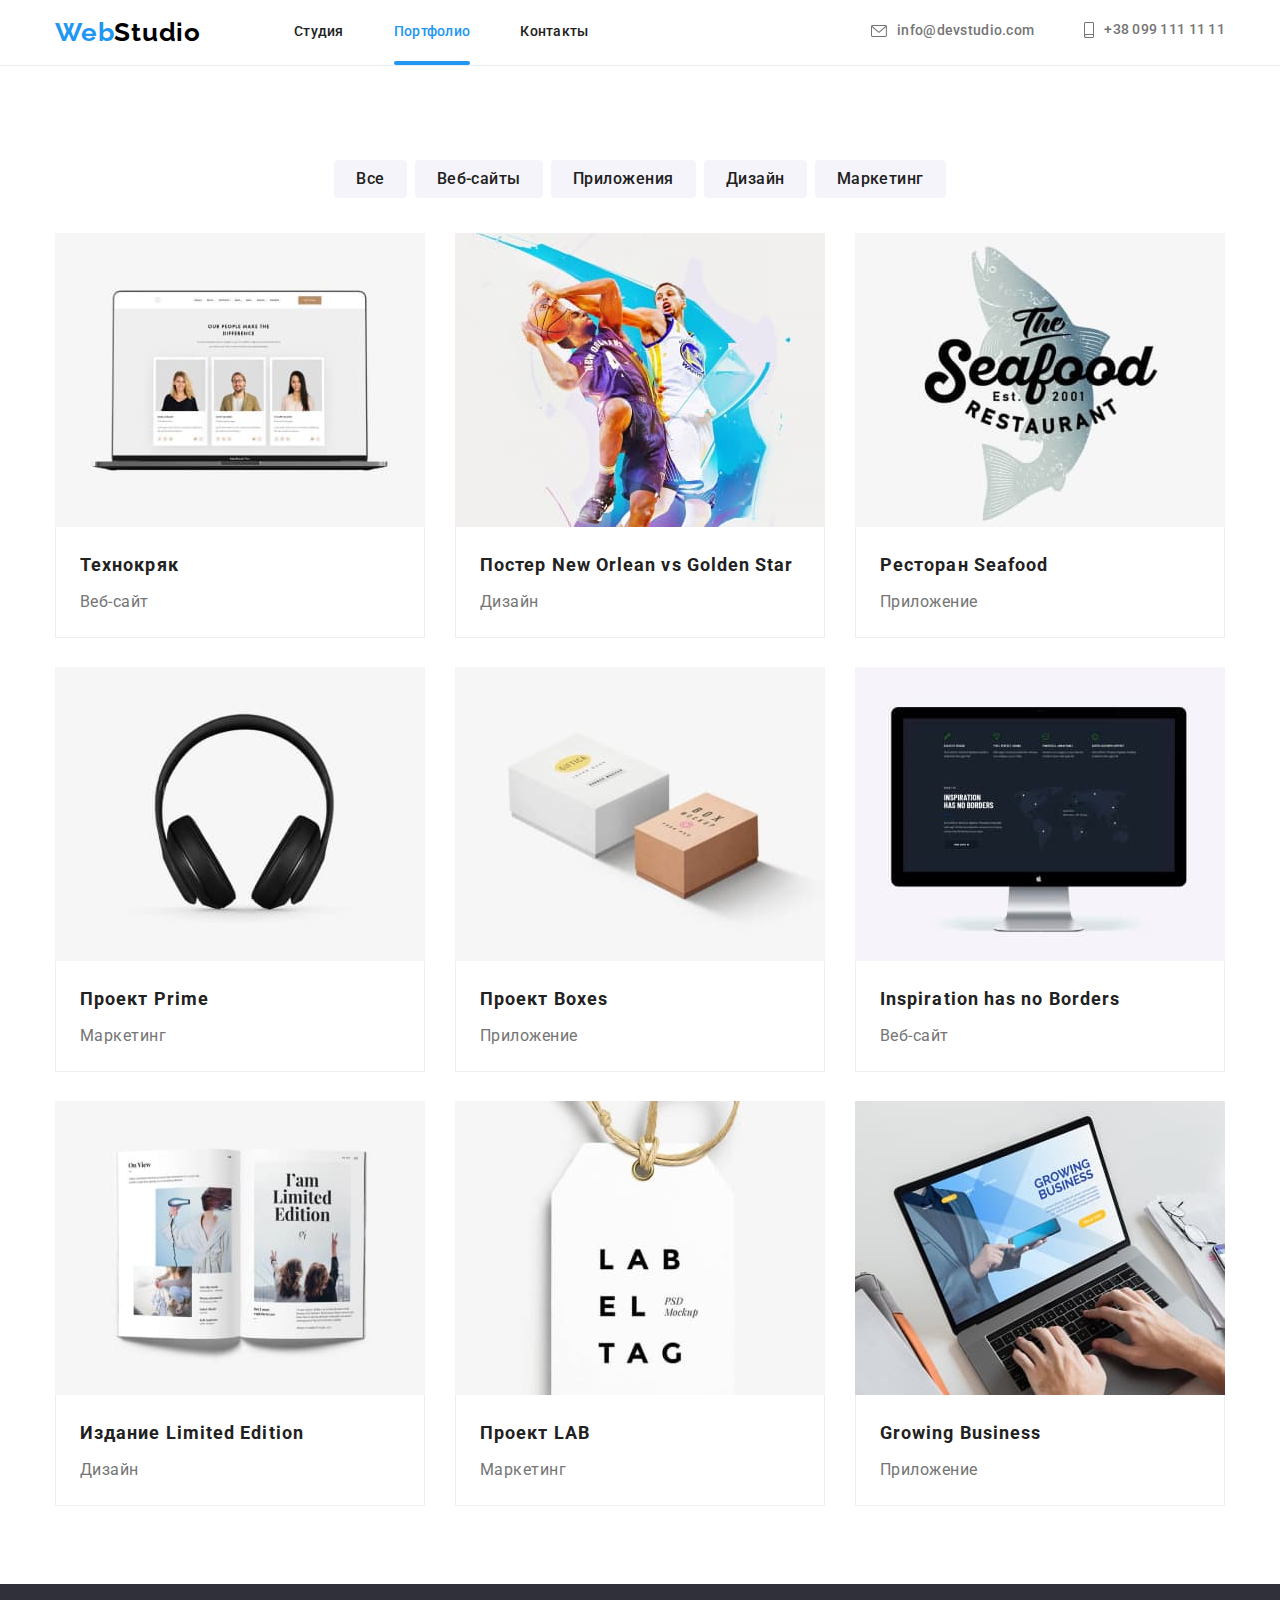
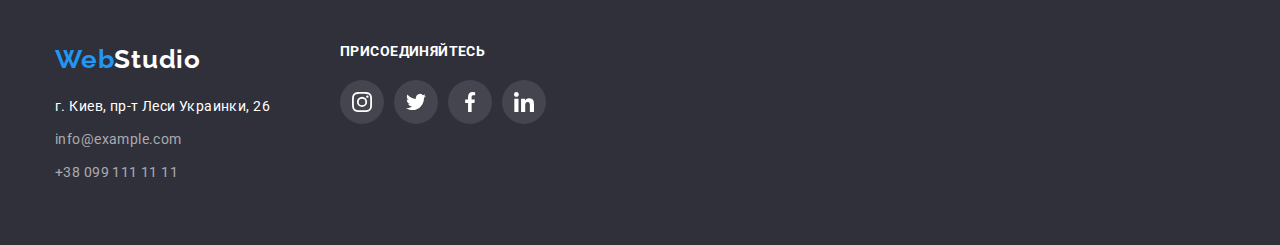
==== commit 09bf7d21: "виконує 5 дз" ====
--- a/portfolio.html
+++ b/portfolio.html
@@ -73,87 +73,149 @@
                             </button>
                     </li>
                 </ul>
-
                 <ul class="products-list">
                     <li class="products">
-                        <img src="./images/portfolio1.jpg" width="370" alt="Технокряк" >
-                        <div class="product-cont">
-                            <h2 class="product-title">
-                                Технокряк
-                            </h2>
-                            <p class="product-description">Веб-сайт</p>
-                        </div>
-                    </li>
-                    <li class="products">
-                        <img src="./images/portfolio2.jpg" width="370" alt="Постер New Orlean vs Golden Star">
-                        <div class="product-cont">
-                            <h2 class="product-title">
-                            Постер New Orlean vs Golden Star
-                            </h2>
-                            <p class="product-description">Дизайн</p>
-                        </div>
-                    </li>
-                    <li class="products">
-                        <img src="./images/portfolio3.jpg" width="370" alt="Ресторан Seafood">
-                        <div class="product-cont">
-                            <h2 class="product-title">
-                                Ресторан Seafood
-                            </h2>
-                            <p class="product-description">Приложение</p>
-                        </div>
-                    </li>
-                    <li class="products">
-                        <img src="./images/portfolio4.jpg" width="370" alt="Проект Prime">
-                        <div class="product-cont">
-                            <h2 class="product-title">
-                                Проект Prime
-                            </h2>
-                            <p class="product-description">Маркетинг</p>
-                        </div>
-                    </li>
-                    <li class="products">
-                        <img src="./images/portfolio5.jpg" width="370" alt="Проект Boxes">
-                        <div class="product-cont">
-                            <h2 class="product-title">
-                                Проект Boxes
-                            </h2>
-                            <p class="product-description">Приложение</p>
-                        </div>
-                    </li>
-                    <li class="products">
-                        <img src="./images/portfolio6.jpg" width="370" alt="Inspiration has no Borders">
-                        <div class="product-cont">
-                            <h2 class="product-title">
-                                Inspiration has no Borders
-                            </h2>
-                            <p class="product-description">Веб-сайт</p>
-                        </div>
-                    </li>
-                    <li class="products">
-                        <img src="./images/portfolio7.jpg" width="370" alt="Издание Limited Edition">
-                        <div class="product-cont">
-                            <h2 class="product-title">
-                            Издание Limited Edition
-                            </h2>
-                            <p class="product-description">Дизайн</p>
-                        </div>
-                    </li>
-                    <li class="products">
-                        <img src="./images/portfolio8.jpg" width="370" alt="Проект LAB">
-                        <div class="product-cont">
-                            <h2 class="product-title">
-                                Проект LAB
-                            </h2>
-                            <p class="product-description">Маркетинг</p>
-                        </div>
-                    </li>
-                    <li class="products">
-                        <img src="./images/portfolio9.jpg" width="370" alt="Growing Business">
-                        <div class="product-cont">
-                            <h2 class="product-title">
-                                Growing Business
-                            </h2>
-                            <p class="product-description">Приложение</p>
+                        <div class="products-thumb">
+                            <div class="products-overlay-box">
+                                <img src="./images/portfolio1.jpg" width="370" alt="Технокряк">
+                                <div class="products-overlay">
+                                    <p>Ресурс предлагает комплексные предложения с разным уровнем функционала и сервисов. Все это позволит посетителю получить исчерпывающие сведения о компании или частном лице.</p>
+                                </div>
+                            </div>
+                            <div class="product-cont">
+                                <h2 class="product-title">
+                                    Технокряк
+                                </h2>
+                                <p class="product-description">Веб-сайт</p>
+                            </div>
+                        </div>
+                    </li>
+                    <li class="products">
+                        <div class="products-thumb">
+                            <div class="products-overlay-box">
+                                <img src="./images/portfolio2.jpg" width="370" alt="Постер">
+                                <div class="products-overlay">
+                                    <p>Ресурс предлагает комплексные предложения с разным уровнем функционала и сервисов. Все это позволит посетителю получить исчерпывающие сведения о компании или частном лице.</p>
+                                </div>
+                            </div>
+                            <div class="product-cont">
+                                <h2 class="product-title">
+                                    Постер New Orlean vs Golden Star
+                                </h2>
+                                <p class="product-description">Дизайн</p>
+                            </div>
+                        </div>
+                    </li>
+                    <li class="products">
+                        <div class="products-thumb">
+                            <div class="products-overlay-box">
+                                <img src="./images/portfolio3.jpg" width="370" alt="Ресторан Seafood">
+                                <div class="products-overlay">
+                                    <p>Ресурс предлагает комплексные предложения с разным уровнем функционала и сервисов. Все это позволит посетителю получить исчерпывающие сведения о компании или частном лице.</p>
+                                </div>
+                            </div>
+                            <div class="product-cont">
+                                <h2 class="product-title">
+                                    Ресторан Seafood
+                                </h2>
+                                <p class="product-description">Приложение</p>
+                            </div>
+                        </div>
+                    </li>
+                    <li class="products">
+                        <div class="products-thumb">
+                            <div class="products-overlay-box">
+                                <img src="./images/portfolio4.jpg" width="370" alt="Проект Prime">
+                                <div class="products-overlay">
+                                    <p>Ресурс предлагает комплексные предложения с разным уровнем функционала и сервисов. Все это позволит посетителю получить исчерпывающие сведения о компании или частном лице.</p>
+                                </div>
+                            </div>
+                            <div class="product-cont">
+                                <h2 class="product-title">
+                                    Проект Prime
+                                </h2>
+                                <p class="product-description">Маркетинг</p>
+                            </div>
+                        </div>
+                    </li>
+                    <li class="products">
+                        <div class="products-thumb">
+                            <div class="products-overlay-box">
+                                <img src="./images/portfolio5.jpg" width="370" alt="Проект Boxes">
+                                <div class="products-overlay">
+                                    <p>Ресурс предлагает комплексные предложения с разным уровнем функционала и сервисов. Все это позволит посетителю получить исчерпывающие сведения о компании или частном лице.</p>
+                                </div>
+                            </div>
+                            <div class="product-cont">
+                                <h2 class="product-title">
+                                    Проект Boxes
+                                </h2>
+                                <p class="product-description">Приложение</p>
+                            </div>
+                        </div>
+                    </li>
+                    <li class="products">
+                        <div class="products-thumb">
+                            <div class="products-overlay-box">
+                                <img src="./images/portfolio6.jpg" width="370" alt="Inspiration">
+                                <div class="products-overlay">
+                                    <p>Ресурс предлагает комплексные предложения с разным уровнем функционала и сервисов. Все это позволит посетителю получить исчерпывающие сведения о компании или частном лице.</p>
+                                </div>
+                            </div>
+                            <div class="product-cont">
+                                <h2 class="product-title">
+                                    Inspiration has no Borders
+                                </h2>
+                                <p class="product-description">Веб-сайт</p>
+                            </div>
+                        </div>
+                    </li>
+                    <li class="products">
+                        <div class="products-thumb">
+                            <div class="products-overlay-box">
+                                <img src="./images/portfolio7.jpg" width="370" alt="Издание Limited Edition">
+                                <div class="products-overlay">
+                                    <p>Ресурс предлагает комплексные предложения с разным уровнем функционала и сервисов. Все это позволит посетителю получить исчерпывающие сведения о компании или частном лице.</p>
+                                </div>
+                            </div>
+                            <div class="product-cont">
+                                <h2 class="product-title">
+                                    Издание Limited Edition
+                                </h2>
+                                <p class="product-description">Дизайн</p>
+                            </div>
+                        </div>
+                    </li>
+                    <li class="products">
+                        <div class="products-thumb">
+                            <div class="products-overlay-box">
+                                <img src="./images/portfolio8.jpg" width="370" alt="Проект LAB">
+                                <div class="products-overlay">
+                                    <p>Ресурс предлагает комплексные предложения с разным уровнем функционала и сервисов. Все это позволит посетителю получить исчерпывающие сведения о компании или частном лице.</p>
+                                </div>
+                            </div>
+                            <div class="product-cont">
+                                <h2 class="product-title">
+                                    Проект LAB
+                                </h2>
+                                <p class="product-description">Маркетинг</p>
+                            </div>
+                        </div>
+                    </li>
+                    <li class="products">
+                        <div class="products-thumb">
+                            <div class="products-overlay-box">
+                                <img src="./images/portfolio9.jpg" width="370" alt="Growing Business">
+                                <div class="products-overlay">
+                                    <p>Ресурс предлагает комплексные предложения с разным уровнем функционала и сервисов. Все это позволит посетителю получить исчерпывающие сведения о компании или частном лице.</p>
+                                </div>
+                            </div>
+                            <div class="product-cont">
+                                <h2 class="product-title">
+                                    Growing Business
+                                </h2>
+                                <p class="product-description">Приложение</p>
+                            </div>
                         </div>
                     </li>
                 </ul>
--- a/css/styles.css
+++ b/css/styles.css
@@ -13,9 +13,6 @@
     color: var(--text-color-primary);
 }
 
-.wrapper {
-    max-width: 1600px;
-}
 
 a {
     text-decoration: none;
@@ -37,15 +34,13 @@
 .hidden {
     display: none;
 }
-
-.nav-item:not(:last-child) {
-    margin-right: 50px;
-}
-
-
 .section-title {
     margin-top: 0;
     margin-bottom: 50px;
+}
+
+.nav-item:not(:last-child) {
+    margin-right: 50px;
 }
 
 .container {
@@ -97,7 +92,20 @@
 }
 
 .nav-link.active {
+    position: relative;
     color: var(--brand-color);
+}
+
+.nav-link.active::after {
+    display: inline-block;
+    position: absolute;
+    content: "";
+    width: 100%;
+    height: 4px;
+    background-color: var(--brand-color);
+    border-radius: 2px;
+    bottom: 0;
+    left: 0;
 }
 
 .nav-link{
@@ -116,9 +124,14 @@
     color: var(--brand-color);
 }
 
+
 .nav-contacts:not(:last-child) {
     margin-right: 50px;
 }
+
+.nav-panel a {
+    transition: color 250ms cubic-bezier(0.4, 0, 0.2, 1);
+} 
 
 .nav-contacts a{
     display: inline-flex;
@@ -129,6 +142,7 @@
     line-height: 1.14;
     letter-spacing: 0.02em;
     align-items: center;
+    transition: color 250ms cubic-bezier(0.4, 0, 0.2, 1);
 }
 
 .nav-contacts {
@@ -144,6 +158,7 @@
 }
 
 .icon-contacts {
+    display: flex;
     fill: currentColor;
     margin-right: 10px;
     
@@ -152,7 +167,8 @@
     max-width: 1600px;
 }*/
 .main-banner {
-    max-width: 1600px;
+    /*max-width: 1600px;*/
+    min-height: 600px;
     margin-left: auto;
     margin-right: auto;
     background-color: #C4C4C4;
@@ -166,7 +182,15 @@
     padding-top: 200px;
     padding-bottom: 200px;
     text-align: center;
-}
+
+}
+
+.banner {
+    display: flex;
+    flex-wrap: wrap;
+    flex-direction: column;
+    align-items: center;
+} 
 
 .banner-slogan {
     margin-bottom: 30px;
@@ -192,6 +216,10 @@
     
 
 .btn-index {
+    display: inline-block;
+    
+    transition: color 250ms cubic-bezier(0.4, 0, 0.2, 1),
+    background-color 250ms cubic-bezier(0.4, 0, 0.2, 1);
     border-radius: 4px;
     padding: 10px 32px;
     min-width: 200px;
@@ -213,6 +241,64 @@
     color: var(--text-color-primary);
 }
 
+.backdrop {
+    position: fixed;
+
+    top: 0;
+    left: 0;
+    width: 100%;
+    height: 100%;
+    opacity: 1;
+    background-color: rgba(0, 0, 0, 0.2);
+    z-index: 5;
+    transition: opacity 250ms cubic-bezier(0.4, 0, 0.2, 1);
+}
+
+.backdrop.is-hidden {
+    opacity: 0;
+    pointer-events: none;
+}
+
+.modal {
+    position: absolute;
+    top: 50%;
+    left: 50%;
+    transform: translate(-50%, -50%);
+    min-height: 581px;
+    min-width: 521px;
+
+    /* max-height: 100vh;
+  overflow-y: auto; */
+
+    /* max-width: 521px;
+  width: 100%; */
+    background: #ffffff;
+    box-shadow: 0px 1px 3px rgba(0, 0, 0, 0.12), 0px 1px 1px rgba(0, 0, 0, 0.14), 0px 2px 1px rgba(0, 0, 0, 0.2);
+    border-radius: 4px;
+}
+
+.close-btn {
+    width: 30px;
+    height: 30px;
+    border: 1px solid rgba(0, 0, 0, 0.1);
+    background-color: #ffffff;
+    position: absolute;
+    top: 8px;
+    right: 8px;
+    border-radius: 50%;
+    color: #000000;
+
+    transition: fill 250ms cubic-bezier(0.4, 0, 0.2, 1);
+}
+
+.close-btn svg {
+    fill: currentColor;
+}
+
+.close-btn:hover.close-btn svg {
+    fill: var(--brand-color);
+}
+
 .section {
     padding-top: var(--set-gap94);
 }
@@ -271,6 +357,7 @@
     font-weight: 700;
     font-size: 36px;
     line-height: 1.17;
+    letter-spacing: 0.03em;
     text-align: center;
 }
 
@@ -281,14 +368,50 @@
     padding-bottom: var(--set-gap94);
 }
 
+.whatwedo-list {
+    display: inline-flex;
+    ;
+}
+
+.whatwedo-container {
+    justify-content: space-between;
+}
 .whatwedopic {
     display: block;
     width: calc(100% - var(--set-gap30)*2/3);
     margin-right: var(--set-gap30);
+    position: relative;
 }
 
 .whatwedopic:last-child {
     margin-right: 0;
+}
+
+.team-sl-list,
+.whatwedo-text-thumb {
+    display: flex;
+    justify-content: center;
+    align-items: center;
+}
+
+.whatwedo-text-thumb {
+    position: absolute;
+    width: 370px;
+    min-height: 70px;
+    bottom: 4px;
+    background-color: rgba(47, 48, 58, 0.8);
+}
+
+.whatwedo-desc {
+    display: block;
+    font-weight: 700;
+    font-size: 14px;
+    line-height: 1.46;
+    text-align: center;
+    letter-spacing: 0.03em;
+    text-transform: uppercase;
+    color: #ffffff;
+    align-items: center;
 }
 
 .team {
@@ -324,6 +447,8 @@
     width: 44px;
     border-radius: 50%;
     margin-right: 10px;
+
+    transition: background-color 250ms cubic-bezier(0.4, 0, 0.2, 1);
 }
 
 .team-link:last-child {
@@ -341,8 +466,12 @@
 
 .team-link-icon {
     fill: #afb1b8;
-}
-
+    transition: fill 250ms cubic-bezier(0.4, 0, 0.2, 1);
+}
+
+.team-icons:focus .team-link-icon {
+    fill: var(--background-color);
+}
 .team-icons:hover .team-link-icon {
     fill: var(--background-color);
 }
@@ -366,8 +495,8 @@
     } 
 
 .team h3 {
+    margin-top: 0;
     margin-bottom: 10px;
-    padding-top: 30px;
     color: var(--text-color-primary);
     font-weight: 500;  
 }
@@ -388,7 +517,7 @@
 }
 
 .client-container {
-    max-height: 90px;
+    height: 92px;
     width: 170px;
     border: 1px solid #afb1b8;
     border-radius: 4px;
@@ -396,6 +525,9 @@
     justify-content: center;
     align-items: center;
     color: #afb1b8;
+
+    transition: color 250ms cubic-bezier(0.4, 0, 0.2, 1),
+            border 250ms cubic-bezier(0.4, 0, 0.2, 1);
 }
 
 .client-container:hover,
@@ -407,7 +539,8 @@
 .client-icon {
     fill: currentColor;
     display: block;
-    max-width: 30%;
+    width: 106px;
+    height: 60px;;
 }
 
 #footer {
@@ -421,6 +554,8 @@
     font-size: 14px;
     line-height: 1.71;
     letter-spacing: 0.03em;
+
+    transition: color 250ms cubic-bezier(0.4, 0, 0.2, 1);
 }
 
 .footer-contacts-list {
@@ -483,15 +618,16 @@
 }
 
 .footer-join {
+
     display: block;
+    margin-bottom: 20px;
     font-style: normal;
     font-weight: bold;
     font-size: 14px;
-    line-height: 100%;
+    line-height: 1.14;
     letter-spacing: 0.03em;
     text-transform: uppercase;
     color: #ffffff;
-    margin-bottom: 20px;
     height: auto;
 }
 
@@ -510,6 +646,9 @@
     border-radius: 50%;
     margin-right: 10px;
     color: #ffffff;
+    background: rgba(255, 255, 255, 0.1);
+
+    transition: background-color 250ms cubic-bezier(0.4, 0, 0.2, 1);
 }
 
 .sb-link:last-child {
@@ -557,6 +696,10 @@
     font-weight: 500;
     letter-spacing: 0.03em;
     text-align: center;
+
+    transition: box-shadow 250ms cubic-bezier(0.4, 0, 0.2, 1),
+            background-color 250ms cubic-bezier(0.4, 0, 0.2, 1),
+            color 250ms cubic-bezier(0.4, 0, 0.2, 1);
 }
 
 .button-list:last-child {
@@ -581,6 +724,7 @@
     height: 404px;
     background-color: var(--background-color);
     margin: 15px;
+    transition: box-shadow 250ms cubic-bezier(0.4, 0, 0.2, 1);
     }
     
 .products:hover,
@@ -588,9 +732,40 @@
     box-shadow: 0px 1px 1px rgba(0, 0, 0, 0.12), 0px 4px 4px rgba(0, 0, 0, 0.06),
         1px 4px 6px rgba(0, 0, 0, 0.16);
 }
-
+.products-overlay-box {
+    position: relative;
+    overflow: hidden;
+}
     .products img {
         display: block;
+}
+
+.products-overlay {
+    position: absolute;
+    top: 0;
+    left: 0;
+    width: 100%;
+    height: 100%;
+    padding: 63px 24px;
+    background-color: rgba(33, 150, 243, 0.9);
+    opacity: 0;
+
+    transform: translateY(100%);
+    transition: transform 250ms cubic-bezier(0.4, 0, 0.2, 1),
+        opacity 50ms cubic-bezier(0.4, 0, 0.2, 1);
+}
+
+.products:hover .products-overlay {
+    transform: translateY(0);
+    opacity: 1;
+}
+
+.products-overlay p {
+    font-weight: 400;
+    font-size: 18px;
+    line-height: 1.56;
+    letter-spacing: 0.03em;
+    color: #ffffff;
 }
 
 .product-cont {
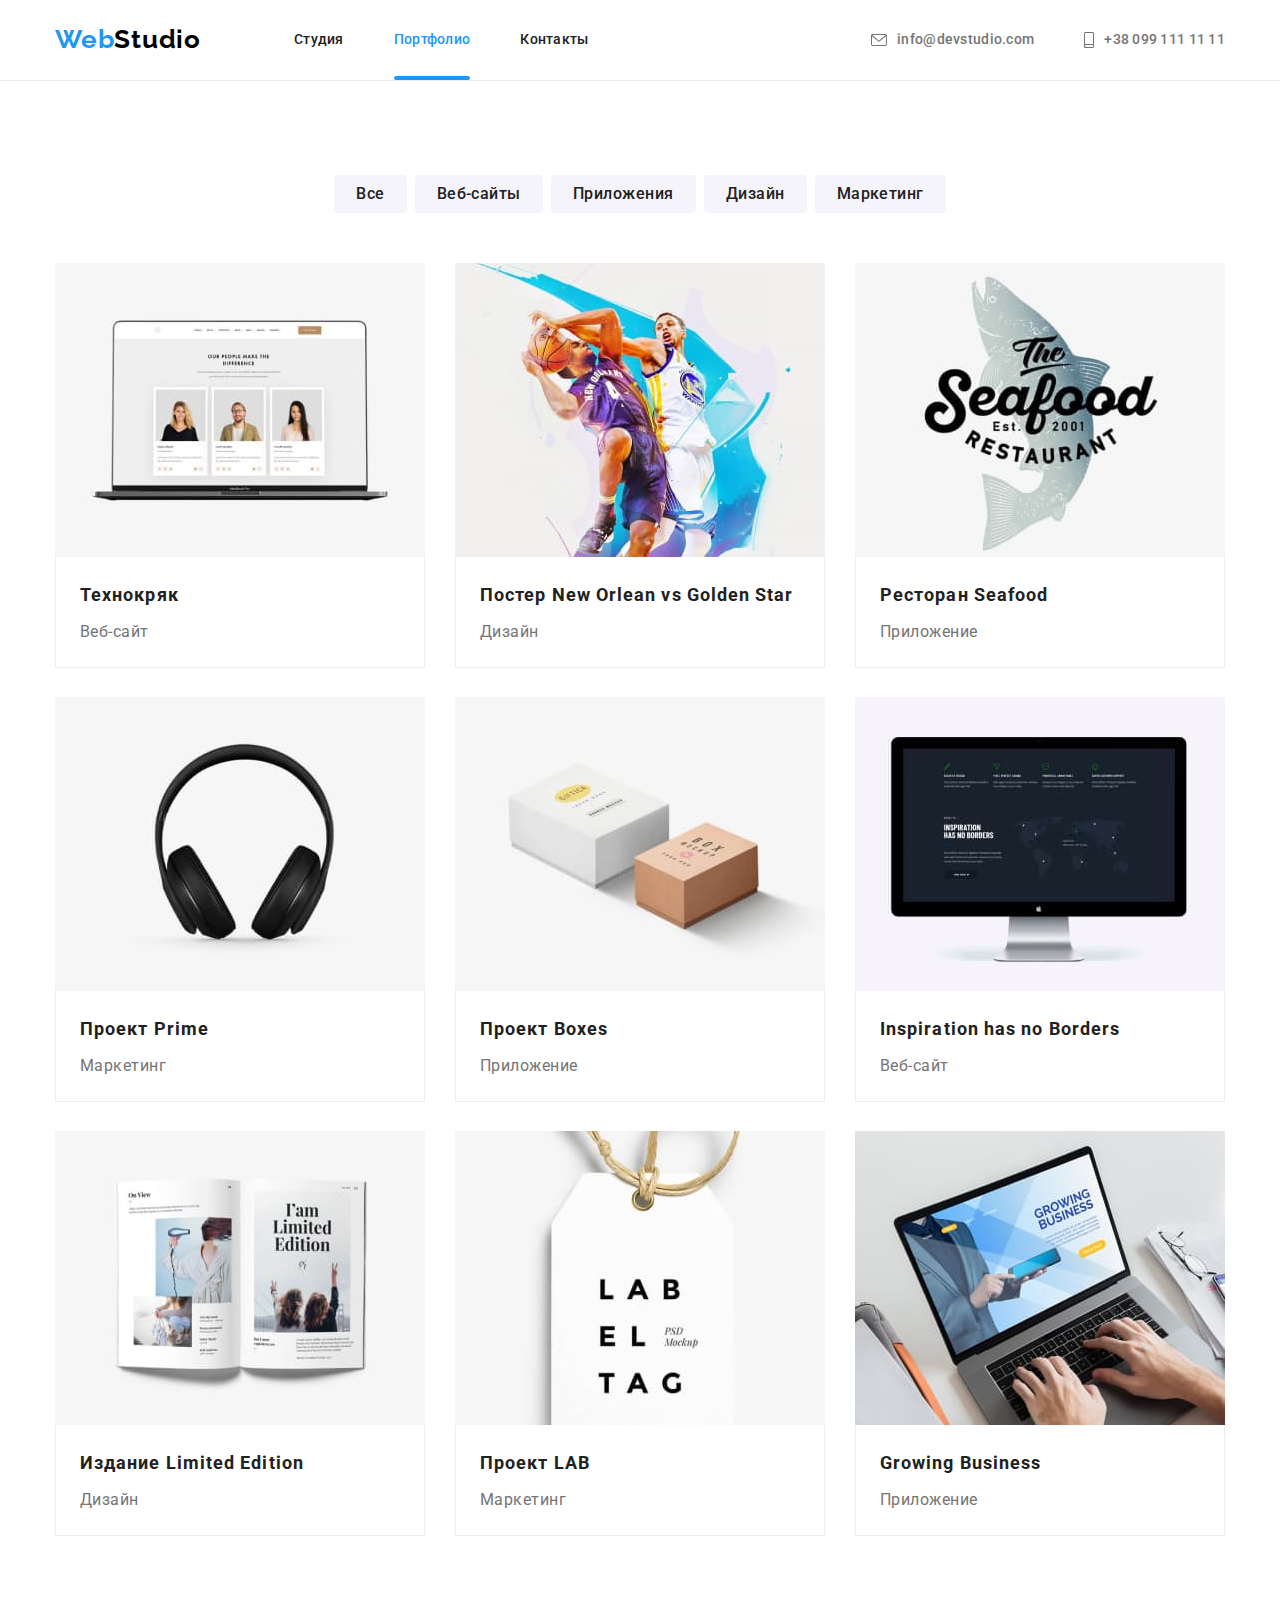
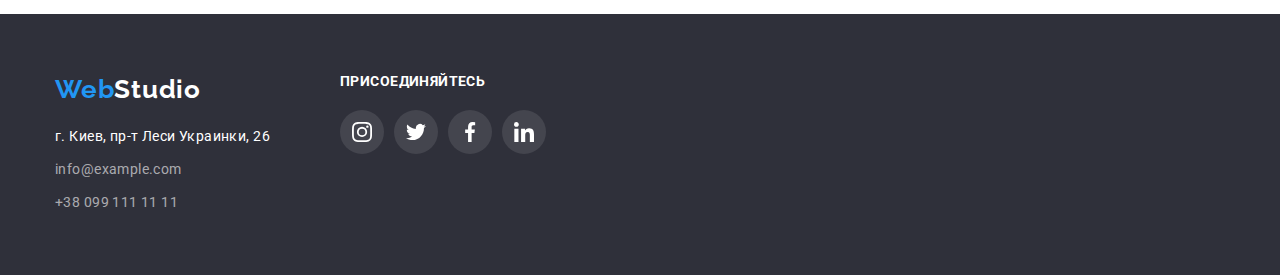
==== commit 53322c33: "виправляє відступ на сторінці портфоліо між кнопками та картками" ====
--- a/portfolio.html
+++ b/portfolio.html
@@ -15,10 +15,10 @@
      <!--header container-->
     <header class="header">
         <div class="container nav">
-            <a class="logo" href="/"><span class="logo-brand">Web</span>Studio</a>
+            <a class="logo" href="./index.html"><span class="logo-brand">Web</span>Studio</a>
             <nav class="nav-container">
                 <ul class="nav-panel">
-                    <li class="nav-item"><a class="nav-link " href="/">Студия</a></li>
+                    <li class="nav-item"><a class="nav-link " href="./index.html">Студия</a></li>
                     <li class="nav-item"><a class="nav-link active" href="./portfolio.html">Портфолио</a></li>
                     <li class="nav-item"><a class="nav-link" href="#footer">Контакты</a></li>
                 </ul>
@@ -73,6 +73,7 @@
                             </button>
                     </li>
                 </ul>
+                <div class="products-list-section">
                 <ul class="products-list">
                     <li class="products">
                         <div class="products-thumb">
@@ -219,6 +220,7 @@
                         </div>
                     </li>
                 </ul>
+                </div>
             </div>
         </section>
     
@@ -227,7 +229,7 @@
     <footer id="footer">
         <div class="container footer-container">
             <div class="footer-left-column">
-                <a class="logo-footer" href="/"><span class="logo-brand">Web</span>Studio</a>
+                <a class="logo-footer" href="./index.html"><span class="logo-brand">Web</span>Studio</a>
                 <ul>
                     <li class="footer-contacts-list">
                         <address class="address">г. Киев, пр-т Леси Украинки, 26</address>
--- a/css/styles.css
+++ b/css/styles.css
@@ -79,6 +79,8 @@
     margin-right: 93px;
     margin-top: 0;
     margin-bottom: 0;
+    padding-top: 24px;
+    padding-bottom: 25px;
 
     font-family: 'Raleway', sans-serif;
     font-weight: 700;
@@ -110,8 +112,9 @@
 
 .nav-link{
     display: block;
-    padding-top: 24px;
-    padding-bottom: 25px;
+    
+    padding-top: 32px;
+    padding-bottom: 32px;
 
     color: var(--text-color-primary);
     font-weight: 500;
@@ -135,6 +138,8 @@
 
 .nav-contacts a{
     display: inline-flex;
+    padding-top: 32px;
+    padding-bottom: 32px;
 
     color: var(--text-color-secondary);
     font-weight: 500;
@@ -419,6 +424,9 @@
 }
 
 .team-card {
+    display: block;
+    max-width: 100%;
+    height: auto;
     background-color: var(--background-color);
     width: 270px;
     
@@ -447,6 +455,7 @@
     width: 44px;
     border-radius: 50%;
     margin-right: 10px;
+    outline: transparent;
 
     transition: background-color 250ms cubic-bezier(0.4, 0, 0.2, 1);
 }
@@ -469,7 +478,7 @@
     transition: fill 250ms cubic-bezier(0.4, 0, 0.2, 1);
 }
 
-.team-icons:focus .team-link-icon {
+.team-link:focus .team-link-icon {
     fill: var(--background-color);
 }
 .team-icons:hover .team-link-icon {
@@ -525,6 +534,7 @@
     justify-content: center;
     align-items: center;
     color: #afb1b8;
+    outline: transparent;
 
     transition: color 250ms cubic-bezier(0.4, 0, 0.2, 1),
             border 250ms cubic-bezier(0.4, 0, 0.2, 1);
@@ -544,6 +554,8 @@
 }
 
 #footer {
+    padding-top: 60px;
+        padding-bottom: 60px;
     background-color: #2F303A;
     
 }
@@ -554,6 +566,7 @@
     font-size: 14px;
     line-height: 1.71;
     letter-spacing: 0.03em;
+    
 
     transition: color 250ms cubic-bezier(0.4, 0, 0.2, 1);
 }
@@ -573,8 +586,7 @@
 }
 
 .footer-container {
-    padding-top: 60px;
-    padding-bottom: 60px;
+    
     display: flex;
 }
 .logo-footer {
@@ -716,7 +728,11 @@
     display: flex;
     flex-wrap: wrap;
     justify-content: center;
+    
     margin: -15px;
+}
+.products-list-section {
+    margin-top: 50px;
 }
 .products {
     display: block;
@@ -775,9 +791,9 @@
     padding: 20px 24px;
 }
 
-.products:nth-child(-n + 3) {
+/*.products:nth-child(-n + 3) {
     margin-top: 0;
-}
+}*/
 
 .products:nth-last-child(-n + 3) {
     margin-bottom: 0;
